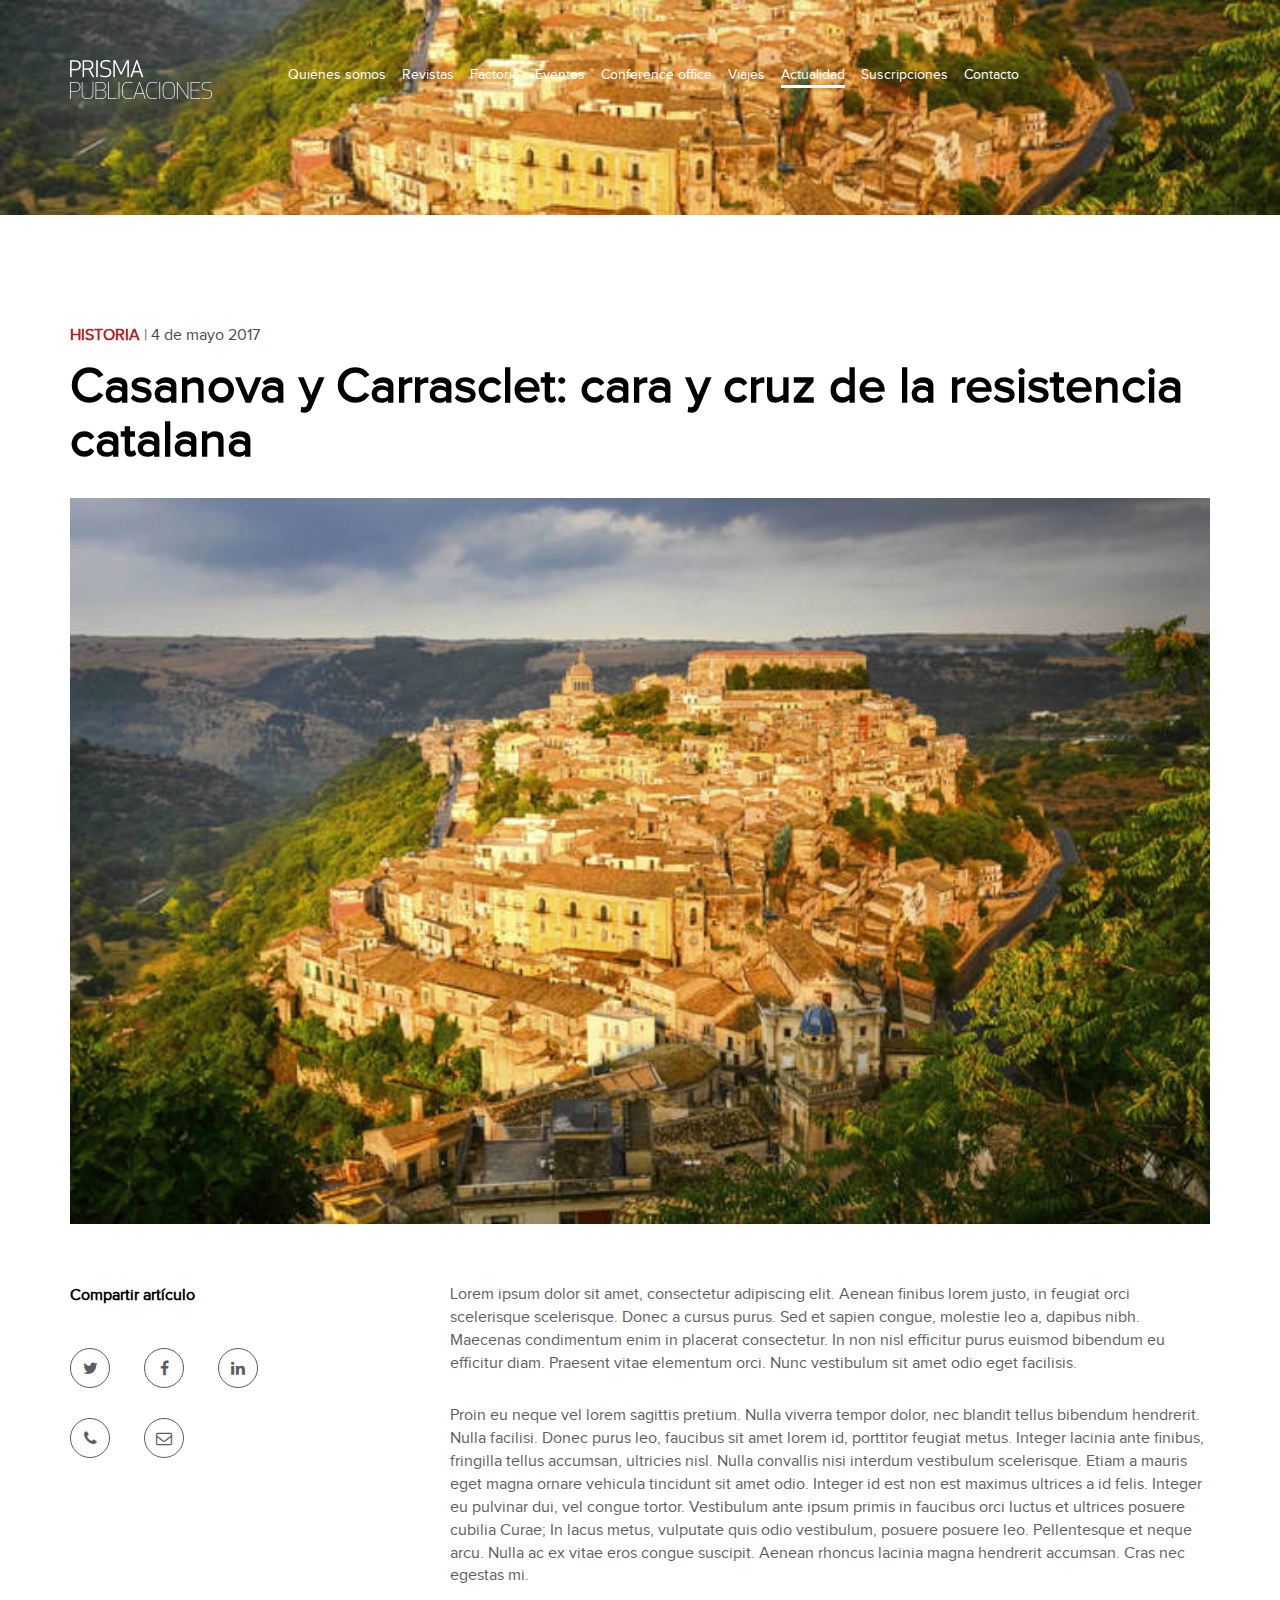
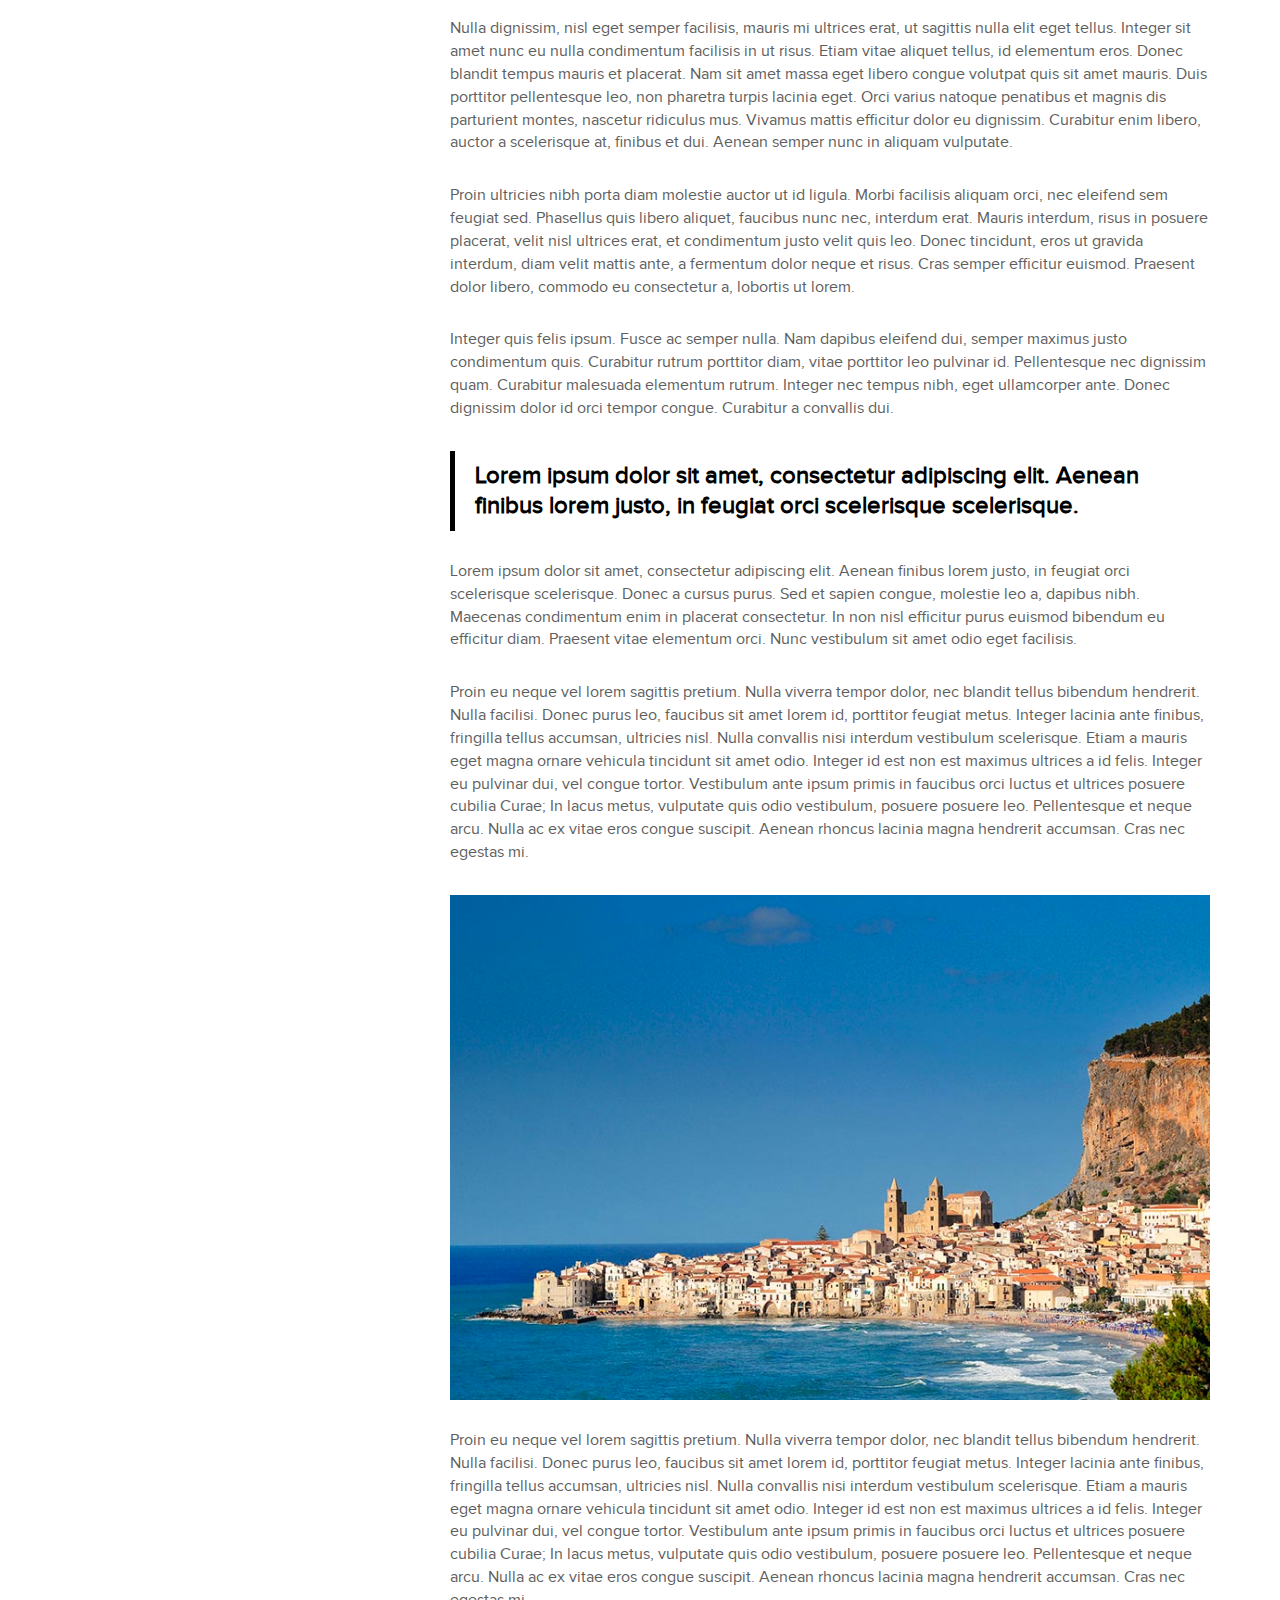
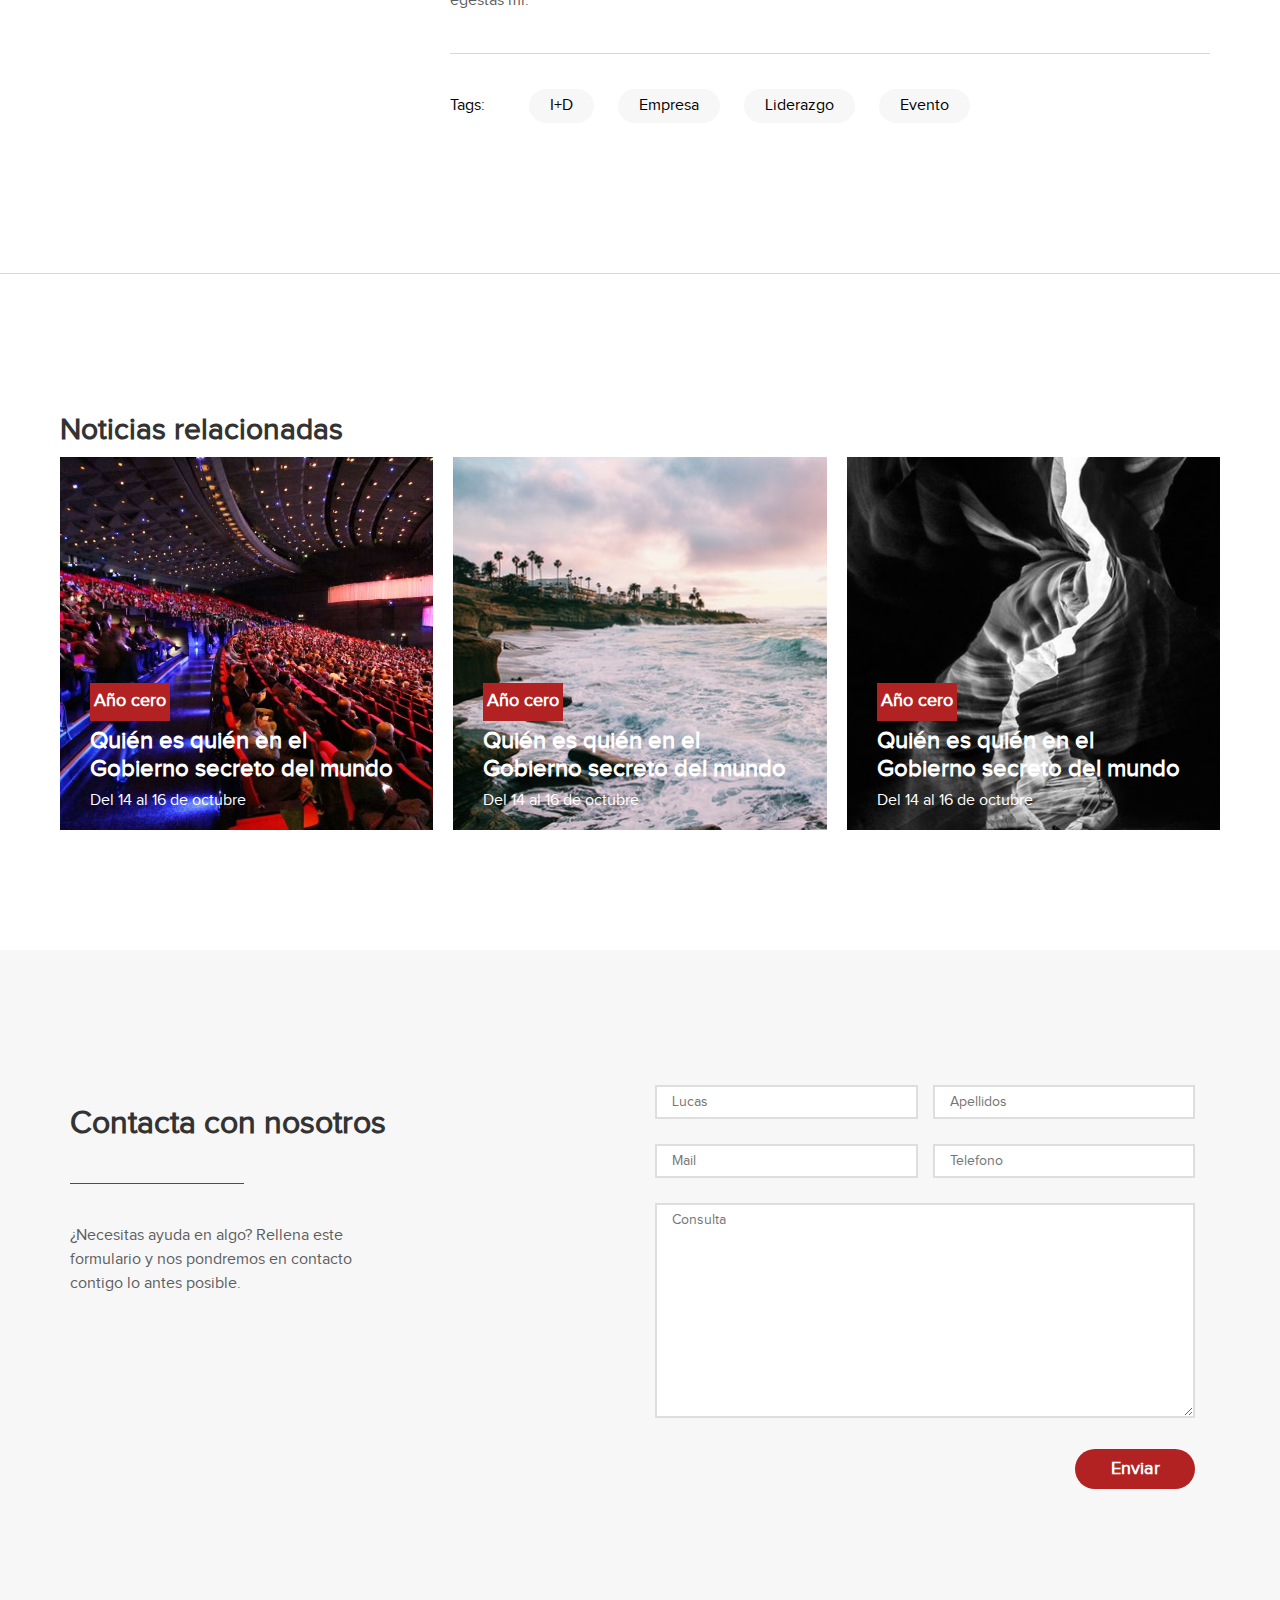
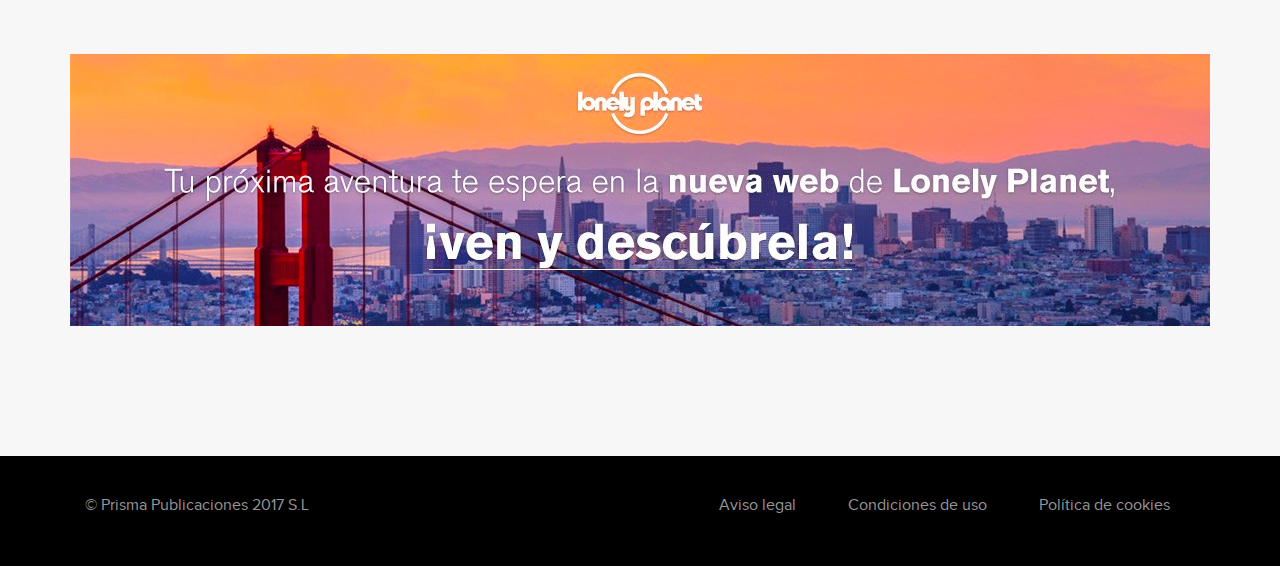
==== actualidad-interior.html @ 6f2acc1b "full page" ====
<!DOCTYPE html>

<html>
    <head>
        <meta charset="utf-8">
        <meta http-equiv="X-UA-Compatible" content="IE=edge">
        <meta name="viewport" content="width=device-width, initial-scale=1.0">
        <title>Actualidad Interior</title>
        <link rel="stylesheet" href="assets/css/font-awesome.css">
        <link rel="stylesheet" href="assets/css/bootstrap.css">
        <link rel="stylesheet" href="assets/css/bootstrap-theme.css">
        <link rel="stylesheet" href="assets/css/style.css">
        <link rel="stylesheet" href="assets/css/custom.css">
        <link rel="stylesheet" href="assets/css/responsive.css">
        <script src="assets/js/jquery-3.2.1.min.js"></script>
        <script src="assets/js/bootstrap.min.js"></script>
        <script src="assets/js/custom.js"></script>
    </head>
    <body>

        <!-- MAIN CONTENT -->
        <div id="main" class="actualidad-interior-single">
            <div class="header" style="background-image: url('assets/images/actualidad-interior-pic.png');">
                <div class="container">
                    <div class="row">
                        <div class="col-sm-12 col-md-2 brand">
                            <a href="index.html"><img src="assets/images/logo.png"></a>
                            <div class="navbar-header">
                                <button type="button" class="navbar-toggle collapsed" data-toggle="collapse" data-target="#main-menu"  aria-expanded="false">
                                    <span class="icon-bar"></span>
                                    <span class="icon-bar"></span>
                                    <span class="icon-bar"></span>
                                </button>
                            </div>
                            <div class="clear"></div>
                        </div>
                        <div class="col-sm-12 col-md-10 main-menu">
                            <div class="collapse navbar-collapse" id="main-menu">
                                <ul class="nav navbar-nav">
                                    <li><a href="quienes.html">Quiénes somos</a></li>
                                    <li><a href="revistas.html">Revistas</a></li>
                                    <li><a href="factoria.html">Factoría</a></li>
                                    <li><a href="eventos.html">Eventos</a></li>
                                    <li><a href="conference.html">Conference office</a></li>
                                    <li><a href="viajes.html">Viajes</a></li>
                                    <li class="active"><a href="actualidad.html">Actualidad</a></li>
                                    <li><a href="suscripciones.html">Suscripciones</a></li>
                                    <li><a href="contacto.html">Contacto</a></li>                           
                                </ul>
                            </div>
                        </div>
                    </div>
                </div>
            </div>

            <div class="wrap actualidad-temp">

                <!-- // Revistas Interior Content \\ -->
                <div class="interior-content">
                    <div class="container">

                        <div class="inter-meta">
                            <a href="#" class="inter-cat text-uppercase">HISTORIA</a> | <span class="date">4 de mayo 2017</span>
                        </div>

                        <div class="inter-title">
                            <h2>Casanova y Carrasclet: cara y cruz de la resistencia catalana</h2>
                        </div>

                        <div class="inter-thumb">
                            <img src="assets/images/actualidad-interior-pic.png" class="img-responsive" />
                        </div>

                        <div class="inter-ct-left col-sm-4">
                            <div class="inter-about row">
                                <div class="inter-contact-info">
                                    <p class="text">Compartir artículo</p>
                                    <a href="#" target="_blank"><i class="fa fa-twitter" aria-hidden="true"></i></a>
                                    <a href="#" target="_blank"><i class="fa fa-facebook" aria-hidden="true"></i></a>
                                    <a href="#" target="_blank"><i class="fa fa-linkedin" aria-hidden="true"></i></a>
                                    <div class="clearfix"></div>
                                    <a href="#" target="_blank"><i class="fa fa-phone" aria-hidden="true"></i></a>
                                    <a href="#" target="_blank"><i class="fa fa-envelope-o" aria-hidden="true"></i></a>
                                </div>
                            </div>
                        </div>
                        <div class="inter-ct-right col-sm-8">
                            <div class="row">
                                <div class="inter-content">
                                    <p>Lorem ipsum dolor sit amet, consectetur adipiscing elit. Aenean finibus lorem justo, in feugiat orci scelerisque scelerisque. Donec a cursus purus. Sed et sapien congue, molestie leo a, dapibus nibh. Maecenas condimentum enim in placerat consectetur. In non nisl efficitur purus euismod bibendum eu efficitur diam. Praesent vitae elementum orci. Nunc vestibulum sit amet odio eget facilisis.</p>
                                    <p>Proin eu neque vel lorem sagittis pretium. Nulla viverra tempor dolor, nec blandit tellus bibendum hendrerit. Nulla facilisi. Donec purus leo, faucibus sit amet lorem id, porttitor feugiat metus. Integer lacinia ante finibus, fringilla tellus accumsan, ultricies nisl. Nulla convallis nisi interdum vestibulum scelerisque. Etiam a mauris eget magna ornare vehicula tincidunt sit amet odio. Integer id est non est maximus ultrices a id felis. Integer eu pulvinar dui, vel congue tortor. Vestibulum ante ipsum primis in faucibus orci luctus et ultrices posuere cubilia Curae; In lacus metus, vulputate quis odio vestibulum, posuere posuere leo. Pellentesque et neque arcu. Nulla ac ex vitae eros congue suscipit. Aenean rhoncus lacinia magna hendrerit accumsan. Cras nec egestas mi.<p>
                                    <p>Nulla dignissim, nisl eget semper facilisis, mauris mi ultrices erat, ut sagittis nulla elit eget tellus. Integer sit amet nunc eu nulla condimentum facilisis in ut risus. Etiam vitae aliquet tellus, id elementum eros. Donec blandit tempus mauris et placerat. Nam sit amet massa eget libero congue volutpat quis sit amet mauris. Duis porttitor pellentesque leo, non pharetra turpis lacinia eget. Orci varius natoque penatibus et magnis dis parturient montes, nascetur ridiculus mus. Vivamus mattis efficitur dolor eu dignissim. Curabitur enim libero, auctor a scelerisque at, finibus et dui. Aenean semper nunc in aliquam vulputate.</p>
                                    <p>Proin ultricies nibh porta diam molestie auctor ut id ligula. Morbi facilisis aliquam orci, nec eleifend sem feugiat sed. Phasellus quis libero aliquet, faucibus nunc nec, interdum erat. Mauris interdum, risus in posuere placerat, velit nisl ultrices erat, et condimentum justo velit quis leo. Donec tincidunt, eros ut gravida interdum, diam velit mattis ante, a fermentum dolor neque et risus. Cras semper efficitur euismod. Praesent dolor libero, commodo eu consectetur a, lobortis ut lorem.</p>
                                    <p>Integer quis felis ipsum. Fusce ac semper nulla. Nam dapibus eleifend dui, semper maximus justo condimentum quis. Curabitur rutrum porttitor diam, vitae porttitor leo pulvinar id. Pellentesque nec dignissim quam. Curabitur malesuada elementum rutrum. Integer nec tempus nibh, eget ullamcorper ante. Donec dignissim dolor id orci tempor congue. Curabitur a convallis dui.</p>
                                    <blockquote>Lorem ipsum dolor sit amet, consectetur adipiscing elit. Aenean finibus lorem justo, in feugiat orci scelerisque scelerisque.</blockquote>
                                    <p>Lorem ipsum dolor sit amet, consectetur adipiscing elit. Aenean finibus lorem justo, in feugiat orci scelerisque scelerisque. Donec a cursus purus. Sed et sapien congue, molestie leo a, dapibus nibh. Maecenas condimentum enim in placerat consectetur. In non nisl efficitur purus euismod bibendum eu efficitur diam. Praesent vitae elementum orci. Nunc vestibulum sit amet odio eget facilisis.</p>
                                    <p>Proin eu neque vel lorem sagittis pretium. Nulla viverra tempor dolor, nec blandit tellus bibendum hendrerit. Nulla facilisi. Donec purus leo, faucibus sit amet lorem id, porttitor feugiat metus. Integer lacinia ante finibus, fringilla tellus accumsan, ultricies nisl. Nulla convallis nisi interdum vestibulum scelerisque. Etiam a mauris eget magna ornare vehicula tincidunt sit amet odio. Integer id est non est maximus ultrices a id felis. Integer eu pulvinar dui, vel congue tortor. Vestibulum ante ipsum primis in faucibus orci luctus et ultrices posuere cubilia Curae; In lacus metus, vulputate quis odio vestibulum, posuere posuere leo. Pellentesque et neque arcu. Nulla ac ex vitae eros congue suscipit. Aenean rhoncus lacinia magna hendrerit accumsan. Cras nec egestas mi.</p>
                                    <img src="assets/images/actualidad-interior-pic-02.png" class="img-responsive" />
                                    <p>Proin eu neque vel lorem sagittis pretium. Nulla viverra tempor dolor, nec blandit tellus bibendum hendrerit. Nulla facilisi. Donec purus leo, faucibus sit amet lorem id, porttitor feugiat metus. Integer lacinia ante finibus, fringilla tellus accumsan, ultricies nisl. Nulla convallis nisi interdum vestibulum scelerisque. Etiam a mauris eget magna ornare vehicula tincidunt sit amet odio. Integer id est non est maximus ultrices a id felis. Integer eu pulvinar dui, vel congue tortor. Vestibulum ante ipsum primis in faucibus orci luctus et ultrices posuere cubilia Curae; In lacus metus, vulputate quis odio vestibulum, posuere posuere leo. Pellentesque et neque arcu. Nulla ac ex vitae eros congue suscipit. Aenean rhoncus lacinia magna hendrerit accumsan. Cras nec egestas mi.</p>
                                </div>
                                <div class="inter-tab">
                                    <span>Tags: </span>
                                    <a href="#" class="btn-round">I+D</a>
                                    <a href="#" class="btn-round">Empresa</a>
                                    <a href="#" class="btn-round">Liderazgo</a>
                                    <a href="#" class="btn-round">Evento</a>
                                </div>
                            </div>
                        </div>

                    </div>
                </div>
                <!-- // Revistas Interior Content \\ -->

                <div class="container actualidad post-new-section">
                    <div class="post-lists row">
                        <h2>Noticias relacionadas</h2>
                        <div class="row row-post">
                            <div class="post-item col-sm-4 col-xs-12">
                                <div class="post-bg imgResize-1-1" style="background-image: url('assets/images/home-new-03.png');">
                                    <div class="post-entry">
                                        <a href="#" class="p-cat">Año cero</a>
                                        <a href="#" class="p-title">Quién es quién en el Gobierno secreto del mundo</a>
                                        <p class="p-date">Del 14 al 16 de octubre</p>
                                    </div>
                                </div>
                            </div>
                            <div class="post-item col-sm-4 col-xs-12">
                                <div class="post-bg imgResize-1-1" style="background-image: url('assets/images/home-new-04.png');">
                                    <div class="post-entry">
                                        <a href="#" class="p-cat">Año cero</a>
                                        <a href="#" class="p-title">Quién es quién en el Gobierno secreto del mundo</a>
                                        <p class="p-date">Del 14 al 16 de octubre</p>
                                    </div>
                                </div>
                            </div>
                            <div class="post-item col-sm-4 col-xs-12">
                                <div class="post-bg imgResize-1-1" style="background-image: url('assets/images/home-new-05.png');">
                                    <div class="post-entry">
                                        <a href="#" class="p-cat">Año cero</a>
                                        <a href="#" class="p-title">Quién es quién en el Gobierno secreto del mundo</a>
                                        <p class="p-date">Del 14 al 16 de octubre</p>
                                    </div>
                                </div>
                            </div>
                        </div>
                    </div>
                </div>

            </div>
        </div>

        <div class="footer">
            <div class="container">
                <div class="row">
                    <div class="col-md-6 footer-content">
                        <h1>Contacta con nosotros</h1>
                        <p>¿Necesitas ayuda en algo? Rellena este formulario y nos pondremos en contacto contigo lo antes posible.</p>
                    </div>
                    <div class="col-md-6 footer-form">
                        <form>
                            <div class="row">
                                <div class="col-xs-12 col-md-6">
                                    <input type="text" placeholder="Lucas" value="">
                                </div>
                                <div class="col-xs-12 col-md-6">
                                    <input type="text" placeholder="Apellidos" value="">
                                </div>
                                <div class="col-xs-12 col-md-6">
                                    <input type="text" placeholder="Mail" value="">
                                </div>
                                <div class="col-xs-12 col-md-6">
                                    <input type="text" placeholder="Telefono" value="">
                                </div>
                                <div class="col-xs-12">
                                    <textarea placeholder="Consulta"></textarea>
                                </div>
                                <input type="submit" value="Enviar" />
                            </div>
                        </form>
                    </div>
                    <div class="col-xs-12 ads">
                        <img src="assets/images/footer-ads.png">
                    </div>
                </div>
            </div>
            <div class="container-fluid footer-text">
                <div class="container">
                    <div>
                        <div class="col-md-6 col-md-push-6 footer-link">
                            <ul>
                                <li><a href="#">Aviso legal</a></li>       
                                <li><a href="#">Condiciones de uso</a></li>   
                                <li><a href="#">Política de cookies</a></li>
                            </ul>
                        </div>
                        <div class="col-md-6 col-md-pull-6 copyright">
                            <p>© Prisma Publicaciones 2017 S.L </p>
                        </div>
                    </div>
                </div>
            </div>
        </div>
    </body>
</html>
---- assets/css/style.css ----
@font-face {
    font-family: 'proxima_novaregular';
    src: url('../fonts/ProximaNova/proximanova-regular-webfont.eot');
    src: url('../fonts/ProximaNova/proximanova-regular-webfont.eot?#iefix') format('embedded-opentype'),
         url('../fonts/ProximaNova/proximanova-regular-webfont.woff2') format('woff2'),
         url('../fonts/ProximaNova/proximanova-regular-webfont.woff') format('woff'),
         url('../fonts/ProximaNova/proximanova-regular-webfont.ttf') format('truetype'),
         url('../fonts/ProximaNova/proximanova-regular-webfont.svg#proxima_novaregular') format('svg');
    font-weight: normal;
    font-style: normal;
}

body {
    font-family: "proxima_novaregular"; 
}
.clear {
    clear: both;
}


/*** HEADER ***/
.header {
    height: 580px;
    padding-top: 60px;
}
.header.header-home {
    height: 705px;
}

.header.interior {
    height: 350px;
}

.header .brand a {
    float: left;
}
.header .navbar-header {
    float: right;
    margin-top: -10px;
}
.header .navbar-nav li {
    font-size: 15px;
    line-height: 19px;
}

.header .navbar-nav li a {
    text-shadow: none;
    margin: 5px 15px;
    padding: 0;
    color: #FFFFFF;
}

.navbar-toggle .icon-bar {
    display: block;
    width: 35px;
    height: 2px;
    border-radius: 1px;
    background: #fff;
}

.navbar-toggle .icon-bar:nth-child(2) {
    width: 30px;
} 

.navbar-toggle .icon-bar + .icon-bar {
    margin-top: 10px;
}

.header .navbar-nav li a:hover, .header .navbar-nav li.active a {
    background: none;
    border-bottom: 3px solid #ffffff;
}
.header .page-title h1 {
    color: #FFFFFF; 
    font-size: 50px;    
    font-weight: bold;  
    line-height: 84px;
    margin-top: 200px;
}

.main-contain {
    margin-bottom: 200px;
    background: #fff;
}
.page-intro {
    margin-top: -170px;
    background: #fff;
    padding-top: 80px;
}

.page-body .section-content h2 {
    color: #000000; 
    font-size: 32px;    
    font-weight: bold;  
    line-height: 38px;
}

.page-body .section-content {
    width: 400px;
    padding-top: 160px;
    margin-left: 100px;
}

.page-body .section-content.section-left {
    float: right;
    margin-right: 100px;
}

.page-body .section-content h2:after {
    display: block;
    content:"";
    width: 175px;
    height: 2px;
    background: #B22222;
    margin: 30px 0;
}

.page-body .section-content p {
    color: #5D5D5D; 
    font-size: 16px;    
    line-height: 24px;
}

.page-body .section-content a {
    height: 40px;   
    width: 125px;   
    border-radius: 20px;    
    background-color: #B22222;
    display: block;
    text-align: center;
    color: #FFFFFF; 
    font-size: 18px;    
    font-weight: bold;  
    line-height: 22px;
    padding: 10px;
    margin-top: 40px;
}

.hightline {
    color: #000000; 
    font-size: 22px;    
    font-weight: bold;  
    line-height: 30px;
}

.hightline:after {
    display: block;
    content: "";
    width: 270px;
    height: 2px;
    background: #B22222;
    margin-top: 40px;
}

.plan {
    color: #5D5D5D; 
    font-size: 16px;    
    line-height: 24px;
}


.color-block {
    background-color: #F7F7F7;
}
.post-lists > h2 {
    font-weight: 700;
}
/*** QUIENES PAGE ***/

.quienes-temp .page-body .section-image img{
    height: 600px;
    width: 100%;
}

.quienes-temp .somos > .row {
    background-color: #F7F7F7;
}

.quienes-temp .somos h1 {
    margin-bottom: 40px;
    margin-top: 100px;
}

.somos .somos-item {
    margin-bottom: 20px;
}

.somos .somos-item img {
    width: 280px;
    height: 280px;
    object-fit: cover;
    display: block;
    margin: 0 auto;
}

.somos .somos-item .item-content {
    width: 95%;
    background: #fff;
    margin-top: -50px;
    position: relative;
    z-index: 1;
    padding: 15px 20px;
    text-align: left;
}
.somos .somos-item .item-name {
    font-size: 18px;    
    font-weight: bold;  
    line-height: 32px;
}

.somos .somos-item .item-name:after {
    display: block;
    content: "";
    width: 50px;
    height: 2px;
    background: #B22222;
    margin: 15px 0;
}

.quienes-temp .contact {
    padding-bottom: 120px;
}

.quienes-temp .contact h1 {
    margin-bottom: 40px;
    margin-top: 100px;
}

.quienes-temp .contact #map iframe {
    width: 100% !important;
    height: 490px !important;
    object-fit: over;
}

.quienes-temp .contact .contact-content {
    width: 350px;
    margin-top: 40px;
    font-size: 22px;    
    line-height: 26px;
}

.quienes-temp .contact .contact-content i {
    font-size: 27px;
    width: 22px;
    height: 28px;
    color: #B22222;
    position: absolute;
    left: 22px;
}

.quienes-temp .contact .contact-content p {
    margin-left: 28px;
}


/*** REVISTAS PAGE ***/
.revistas-temp .section-item {
    height: 530px;
}

.revistas-temp .page-body {
    padding-bottom: 120px;
}
.revistas-temp .section-image img {
    width: 70%;
    height: auto;
    -ms-transform: rotate(-6deg); /* IE 9 */
    -webkit-transform: rotate(-6deg); /* Safari 3-8 */
    transform: rotate(-6deg);
    float: right;
    margin-right: 100px;
    margin-top: -20px;
}
.revistas-temp .first .section-image img {
    margin-top: 65px;
}
.revistas-temp .color-block .section-item .section-image img {
    -ms-transform: rotate(6deg); /* IE 9 */
    -webkit-transform: rotate(6deg); /* Safari 3-8 */
    transform: rotate(6deg);
    float: left;
    margin-left: 100px;
    margin-top: -20px;
}
.revistas-temp .page-body .section-content {
    padding-top: 100px;
    margin-left: 80px;
}
.revistas-temp .page-body .section-content.section-left {
    margin-right: 30px;
}

/*** FACTORIA *****/
.factoria-temp .plan p {
    margin-bottom: 45px;
}

.factoria-temp .plan h3 {
    color: #000000; 
    font-size: 16px;    
    font-weight: bold;  
    line-height: 24px;
}

.factoria-temp .page-content {
    background-color: #F7F7F7;
    padding-bottom: 50px;
    margin-top: 50px;
}

.factoria-temp .page-content .page-body h2 {
    color: #000000; 
    font-size: 32px;    
    font-weight: bold;  
    line-height: 38px;
    width: 500px;
}

.main-contain .logo-item > div {
    margin-bottom: 30px;
}

.main-contain .logo-item div div {
    background: #fff;
    height: 100%;
    text-align: center;
}

.helper {
    display: inline-block;
    height: 100%;
    vertical-align: middle;
}
.main-contain .logo-item img {
    width: 70%;
    vertical-align: middle;
}

.factoria-temp .actualidad {
    padding-top: 50px;
}

.factoria-temp .actualidad h2 {
    margin: 0 0 20px 10px;
}

.factoria-content h1 {
    color: #000000; 
    font-size: 32px;    
    font-weight: bold;  
    line-height: 38px;
}

.factoria-content p {
    margin: 30px 0;
    color: #5D5D5D; 
    font-size: 16px;    
    line-height: 24px;
}

.factoria-content p span {
    display: block;
    color: #000000;
    font-size: 16px;    
    font-weight: bold;  
    line-height: 24px;
    padding-bottom: 10px;
}
.factoria-content ul li {
    color: #5D5D5D; 
    font-size: 16px;    
    line-height: 24px;
}
.factoria-content img {
    width: 100%;
}
.factoria-temp .post-new-section {
    padding-bottom: 0;
}

/*** OFFICE PAGE ***/
.somos-content {
    margin-top: 100px;
    padding-bottom: 100px;
    background: #F7F7F7;
}
.somos-content .form-group {
    position: relative;
}
.somos-content .form-group i {
    font-size: 20px;
    position: absolute;
    top: 7px;
    right: 10px;
}
.somos-content .somos-ports {
    padding-top: 95px;
}
.somos-content .somos-filter {
    margin: 0 15px;
    color: #000000;    
    margin-bottom: 50px;
}
.somos-content .somos-filter label {
    font-size: 16px;
    font-weight: bold;
    margin: 0;
}
.somos-content .somos-filter select.form-control, .somos-content .somos-filter input {
    margin-left: 25px;
    border-radius: 0;
    font-size: 16px;
    min-width: 237px;
}
.somos-content .somos-filter select.form-control.first {
    min-width: 100px;
}
.somos-content .somos-filter .btn-round {
    margin: 0 0 0 55px;
    background-color: transparent;
    color: #5d5d5d;
    border-color: #5d5d5d;
    padding: 6px 10px;
}
.somos-content .somos-filter .btn-round:hover {
    background-color: #b22222;
    border-color: #b22222;
    color: #fff;
}
.somos-content .somos-ports .col-sm-4 {
    padding:0 10px 20px;
}
.somos-content .somos-ports .post-ctn {
    background-color: #fff;
    border: 1px solid #dedede;
    height: 100%;
}
.somos-content .somos-ports .post-ctn img {
    height: 200px;
    width: 100%;
}
.somos-content .somos-ports .post-ctn .eve-txt {
    position: relative;
    padding: 25px;
}
.somos-content .somos-ports .post-ctn .eve-cat {
    margin: 0;
    width: auto;
    background-color: #b22222;
    color: #fff;
    font-weight: 700;
    display: inline-block;
    padding: 7px;
    position: absolute;
    top: -20px;
    left: 25px;
    line-height: 19px;
}
.somos-content .somos-ports .post-ctn .eve-cat i {
    padding-right: 5px;
    font-size: 20px;
}
.somos-content .somos-ports .post-ctn .eve-title {
    font-size: 22px;
    font-weight: 700;
    color: #000;
    line-height: 28px;
    margin: 15px 0 30px;
}
.somos-content .somos-ports .post-ctn .eve-date {
    color: #a0111a;
    font-size: 16px;
    line-height: 19px;
}
.somos-content .somos-ports .post-ctn .eve-date i {
    padding-right: 10px;
}
.somos-content .somos-ports .btn-load-more-ajax {
    padding-top: 75px; 
}
.somos-content .somos-ports .btn-load-more-ajax {
    text-align: center;
}
.office-temp .eventos-content {
    padding-bottom: 0;
}
.office-temp hr {
    margin: 50px 0;
}
.office-temp .post-new-section {
    padding-top: 0;
    padding-bottom: 0;
}
.office-temp .post-item {
    padding-top: 70px;
}
.office-info img {
    width: 100%;
}
.office-info h3 {
    color: #000000; 
    font-size: 16px;    
    font-weight: bold;  
    line-height: 24px;
}
.office-info a {
    color: #4B4B4B; 
    font-size: 16px;    
    line-height: 24px;  
    text-align: center;
    padding: 5px 7px;
    border: 1px solid #5D5D5D;
    border-radius: 25px;
    display: inline-block;
    margin-right: 15px;
    margin-bottom: 15px;
}
.office-info a:hover {
    background-color: #B22222;
    text-decoration: none;
    color: #FFFFFF;
}
.office-content > h1 {
    color: #000000; 
    font-size: 32px;    
    font-weight: bold;  
    line-height: 38px;
}
.office-content > h2 {
    color: #000000; 
    font-size: 20px;    
    line-height: 24px;
}
.office-content > h3 {
    color: #FFFFFF; 
    font-size: 16px;    
    font-weight: bold;  
    line-height: 19px;  
    text-align: center;
    padding: 5px 7px;
    border-radius: 20px;    
    background-color: #B22222;
    display: block;
    width: 200px;
    margin-bottom: 30px;
}
.office-content p {
    color: #5D5D5D; 
    font-size: 16px;    
    line-height: 24px;
}
.office-content i {
    font-size: 30px;
    width: 50px;
    height: 50px;
    text-align: center;
    padding-top: 10px;
    border: 1px solid #5D5D5D;
    border-radius: 50%;
    color: #5D5D5D;
    margin-right: 15px;
}
.office-content i:hover {
    background-color: #B22222;
    border: 1px solid #B22222;
    color: #fff;
}
.somos.color-block {
    margin-top: 50px;
    padding-top: 70px;
    padding-bottom: 50px;
}
.somos.color-block h1 {
    margin-bottom: 50px;
}

/*** Viajes y rutas ***/
.viajes-temp .page-intro h1 {
    color: #000000; 
    font-size: 50px;    
    font-weight: bold;  
    line-height: 54px;
}
.viajes-info img {
    width: 100%;
}
.viajes-content .programa-section {
    margin-top: 80px;
    padding-bottom: 0;
}
.viajes-content .flex-center-colum.tab-parent {
    justify-content: left;
    border-bottom: 2px solid #979797;
    margin-bottom: 50px;
}
.viajes-content .programa-section .tab-parent a {
    color: #979797;
}
.viajes-content .programa-section .tab-parent .active, .viajes-content .programa-section .tab-parent li a:focus {
    background: none;
    border-bottom: 2px solid #B22222;
}
.viajes-content .programa-section .tab-parent .active a{
    color: #000000;
}
.viajes-content .tab-content p {
    color: #5D5D5D; 
    font-size: 16px;    
    line-height: 24px;
}
.viajes-content .somos .somos-item img {
    width: 100%;
    height: 145px;
}
.viajes-content .somos .somos-item .item-content {
    width: 100%;
    margin-top: 0;
    padding: 10px 5px;
}
.viajes-content .somos .somos-item .item-name {
    line-height: 18px;
}
.viajes-info .viajes-event-info {
    background-color: #F7F7F7;
    padding: 20px;
}
.viajes-info .viajes-event-info p {
    margin-top: 25px;
}
.viajes-info .viajes-event-info p:first-child span {
    color: #000000; 
    font-size: 16px;    
    line-height: 19px;
    display: inline-block;
    float: left;
    padding-top: 7px;
    border-bottom: 2px solid #979797;
    padding-bottom: 30px;
}
.viajes-info .viajes-event-info p span {
    width: 165px;
}
.viajes-info .viajes-event-info p i {
    font-size: 28px;
    color: #B22222;
    width: 30px;
    float: left;
    display: inline-block;
    height: 70px;
}
.viajes-info .viajes-event-info .btn-load-more-ajax {
    text-align: center;
}
.viajes-content .programa-section.tab-child li a {
    color: #858585; 
    font-size: 20px;    
    font-weight: bold;  
    line-height: 30px;
}
.viajes-content .programa-section.tab-child .nav .active, .viajes-content .programa-section.tab-child .nav li a:focus {
    background-color: #B22222;
}
.viajes-content .programa-section.tab-child .nav .active a, .viajes-content .programa-section.tab-child .nav li a:focus {
    color: #fff;
}
.viajes-content .tab-child .timeline {
    margin-top: 50px;
}
.viajes-content .tab-child .timeline::after {
    width: 3px;
    left: 30%;
    top: 110px;
    bottom: 100px;
}
.viajes-content .tab-child .timeline .col-timeline.right {
    left: 30%;
    width: 70%;
}
.viajes-content .tab-child .timeline .col-timeline.right > span {
    position: absolute;
    left: -150px;
    top: 110px;
    color: #000000; 
    font-size: 20px;    
    font-weight: bold;  
    line-height: 30px;
}
.viajes-content .tab-child .right span i {
    color: #B22222;
    margin-right: 10px;
}
.viajes-content .tab-child .right::before {
    top: 140px;
}
.viajes-content .tab-child .col-timeline::after {
    background-color: #B22222;
    border: 8px solid #FFF;
    top: 110px;
}
.viajes-content .tab-child .col-timeline.right .content > span {
    display: none;
}
.viajes-content .programa-section .nav.tab-parent li a {
    padding: 0;
}
.viajes-content .programa-section .nav.tab-parent li {
    margin-right: 30px;
}
.viajes-content .programa-section .nav.tab-parent a:hover, .viajes-content .programa-section .nav.tab-parent a:focus {
    background: none;
}
.viajes-content .somos {
    padding-left: -15px;
    padding-right: -15px;
    margin-top: 40px;
}
/*** FOOTER ***/
.footer {
    padding-top: 135px;
    background-color: #F7F7F7;
}

.home-temp .footer {
    margin-top: 0;
}

.footer-content h1 {
    font-size: 32px;    
    font-weight: bold;  
    line-height: 38px;
}

.footer-content h1:after {
    content: "";
    display: block;
    margin: 40px 0;
    height: 1px;    
    width: 174px;   
    background: #B22222;
}

.footer-content p {
    width: 330px;
    color: #5D5D5D;   
    font-size: 16px;    
    line-height: 24px;
}

.footer-form div div:nth-child(2n) {
    padding-left: 0;
    padding-right: 30px;
}

.footer-form div div:nth-child(5) {
    padding-right: 30px;
}

.footer-form input {
    width: 100%;
    padding: 5px 15px;
    margin-bottom: 25px;
    border: 2px solid #DEDEDE;
}

.footer-form textarea {
    width: 100%;
    padding: 5px 15px;
    margin-bottom: 25px;
    height: 215px;
    border: 2px solid #DEDEDE;
}

.footer-form input:focus, .footer-form textarea:focus {
    outline: none !important;
    border: 2px solid #B22222;
}

.footer-form input[type="submit"] {
    height: 40px;   
    width: 120px;   
    border-radius: 20px;    
    background-color: #B22222;
    color: #FFFFFF;     
    font-size: 18px;    
    font-weight: bold;  
    line-height: 22px;  
    text-align: center;
    border: none;
    float: right;
    margin-right: 30px;
}

.footer .ads {
    margin-top: 140px;
    margin-bottom: 130px;
}

.footer .ads img {
    width: 100%;
    height: auto;
}

.footer-text {
    background-color: #000000;
    padding: 40px 0;
}

.footer-text .copyright {
    color: #979797;   
    font-size: 16px;    
    line-height: 19px;
}

.footer-link ul li {
    display: inline-block;
    list-style-type: none;
}

.footer-link ul li a {
    color: #979797; 
    font-size: 16px;    
    line-height: 19px;
    padding: 0 24px;
}
---- assets/css/custom.css ----
/* = Reset
----------------------------------------------- */
a {
    -webkit-transition: ease 0.4s all;
    -moz-transition: ease 0.4s all;
    -ms-transition: ease 0.4s all;
    -o-transition: ease 0.4s all;
    transition: ease 0.4s all;
}
a:hover {
    text-decoration: none;
}

/* = Mixins
----------------------------------------------- */
.btn-round {
    color: #fff;
    font-size: 16px;
    line-height: 20px;
    padding: 10px 15px;
    border: 1px solid #fff;
    border-radius: 25px;
    display: inline-block;
    margin-bottom: 10px;
    -webkit-transition: ease 0.4s all;
    -moz-transition: ease 0.4s all;
    -ms-transition: ease 0.4s all;
    -o-transition: ease 0.4s all;
    transition: ease 0.4s all;
}
.btn-round i {
    padding-left: 10px;
}
.btn-round:hover {
    background-color: #fff;
    color: #000;
    text-decoration: none;
}
.btn-round.red {
    background-color: #b22222;
    border-color: #b22222;
    color: #fff;
}
.btn-round.red:hover {
    opacity: 0.8
}

.flex-center-colum {
    display: -webkit-box;
    display: -webkit-flex;
    display: -ms-flexbox;
    display: flex;
    align-items: center;
    justify-content: center;
}
.flex-left-center-colum {
    display: -webkit-box;
    display: -webkit-flex;
    display: -ms-flexbox;
    display: flex;
    align-items: center;
}
.flex-right-center-colum {
    display: -webkit-box;
    display: -webkit-flex;
    display: -ms-flexbox;
    display: flex;
    align-items: center;
    justify-content: flex-end;
}
.flex-top-center-colum {
    display: -webkit-box;
    display: -webkit-flex;
    display: -ms-flexbox;
    display: flex;
    align-items: flex-start;
    justify-content: center;
}
.flex-wrap-center-colum {
    display: -webkit-box;
    display: -webkit-flex;
    display: -ms-flexbox;
    display: flex;
    justify-content: center;
    flex-wrap: wrap;
}
.flex-container {
    display: -webkit-box;
    display: -webkit-flex;
    display: -ms-flexbox;
    -webkit-box-orient: horizontal;
    -webkit-box-direction: normal;
    -webkit-flex-flow: row wrap;
    -ms-flex-flow: row wrap;
    flex-flow: row wrap;
    -webkit-justify-content: space-around;
    -ms-flex-pack: distribute;
    justify-content: space-around;
}

/* = owlCarousel
----------------------------------------------- */
.journals-slider .owl-item,
.revistas-slider .owl-item {
    opacity: .6;
}
.journals-slider .owl-item .item-box,
.revistas-slider .owl-item .item-box {
    margin: 10px;
    padding: 2%;
}
.owl-item.center,
.owl-item.prevslide,
.owl-item.nextslide {
    display: block;
    max-width: 10% !important;
    max-height:20% !important;
    -webkit-transform: scale(1.08);
    -moz-transform: scale(1.08);
    -ms-transform: scale(1.08);
    -o-transform: scale(1.08);
    transform: scale(1.08);
    opacity: 1;
}
.owl-item .journals-img img {
    min-height: 270px;
}
.owl-item .journals-info {
    display: none;
    color: #fff;
}
.owl-item.center .journals-info,
.owl-item.prevslide .journals-info,
.owl-item.nextslide .journals-info {
    display: inline-block;
    width: 100%;
    margin-top: 40px;
    text-align: center;
}
.owl-item .journals-info .jo-name {
    font-size: 20px;
    font-weight: 700;
    margin: 0;
}
.owl-item .journals-info .jo-number {
    font-size: 45px;
    font-weight: 700;
}
.owl-item .journals-info .btn-round {
    color: #fff;
    font-size: 16px;
    line-height: 20px;
    padding: 10px 15px;
    border: 1px solid #fff;
    border-radius: 25px;
    display: inline-block;
    margin-bottom: 10px;
}
.owl-item .journals-info .btn-round i {
    padding-left: 10px;
}
.owl-item .journals-info .btn-round:hover {
    background-color: #fff;
    color: #000;
    text-decoration: none;
}
.journals-slider .owl-nav .owl-prev,
.journals-slider .owl-nav .owl-next {
    width: 26px;
    height: 26px;
    border-radius: 50%;
    background-color: transparent;
    border: 1px solid #fff;
    color: #fff;
    padding: 2px 0px 0px 1px;
}
.journals-slider .owl-nav {
    position: absolute;
    margin: 0;
    top: 30%;
    width: 100%
}
.journals-slider .owl-nav .owl-prev {
    position: absolute;
    left: 23%
}
.journals-slider .owl-nav .owl-next {
    position: absolute;
    right: 23%
}

/* = Home Page
----------------------------------------------- */
.header-home .container {
    position: relative;
    z-index: 99;
}
.slider-home {
    position: absolute;
    top: 0;
    z-index: 9;
}
.slider-home .owl-item {
    opacity: 1;
}
.slider-home .sld-ctn {
    display: flex;
    height: 705px;
}
.slider-home .sld-ctn .sld-info {
    position: absolute;
    bottom: 87px;
    color: #fff;
}
.slider-home .sld-ctn .sld-info h1 {
    font-size: 50px;
    font-weight: bold;
    padding: 0 0 24px 0;
    margin: 0 0 30px 0;
    position: relative;
}
.slider-home .sld-ctn .sld-info h1:after {
    position: absolute;
    content: "";
    left: 0;
    bottom: 0;
    height: 2px;
    width: 280px;
    background-color: #fff;
}
.slider-home .sld-ctn .sld-info p {
    font-size: 16px;
    margin: 0;
}
.slider-home .owl-nav {
    position: absolute;
    bottom: 26%;
    left: 15%;
    margin: 0;
    width: 42px;
}
.slider-home .owl-nav .owl-prev,
.slider-home .owl-nav .owl-next {
    width: 40px;
    height: 40px;
    border-radius: 50%;
    background-color: transparent;
    border: 1px solid #fff;
    color: #fff;
    padding: 2px 0px 0px 1px;
    margin: 10px 0;
}
.slider-home .owl-nav .btn-nav {
    display: flex;
    height: 100%;
    align-items: center;
    justify-content: center;
}
.slider-home .owl-nav .btn-nav i {
    font-size: 30px;
    line-height: 0.6;
    margin-top: -3px;
}

.post-new-section {
    padding-top: 13rem;
    padding-bottom: 11rem;
}
.post-new-section h3.title {
    font-size: 32px;
    font-weight: 700;
    color: #000000;
    line-height: 54px;
    margin: 0 0 15px;
}
.post-new-section .post-lists {
    margin-left: -10px;
    margin-right: -10px
}
.post-new-section .post-lists .post-item {
    padding-left: 10px;
    padding-right: 10px;
    margin-bottom: 20px;
}
.post-new-section .post-item .post-bg {
    position: relative;
    background-position: center;
    background-repeat: no-repeat;
    background-size: cover;
}
.post-new-section .post-item .post-bg .post-entry {
    position: absolute;
    padding: 20px 30px;
    bottom: 0;
}
.post-new-section .post-item .post-bg .post-entry .p-cat {
    background-color: #b22222;
    padding: 7px 4px 9px;
    font-weight: 700;
    font-size: 18px;
    line-height: 22px;
    color: #fff;
    display: inline-block;
    margin-bottom: 6px;
}
.post-new-section .post-item .post-bg .post-entry .p-cat:hover {
    background: #ea4335;
    text-decoration: none;
}
.post-new-section .post-item .post-bg .post-entry .p-title {
    color: #fff;
    font-size: 24px;
    font-weight: 700;
    line-height: 28px;
    margin-bottom: 8px;
    display: inline-block;
    width: 100%;
}
.post-new-section .post-item .post-bg .post-entry .p-title:hover {
    text-decoration: underline;
}
.post-new-section .post-item .post-bg .post-entry .p-date {
    color: #fff;
    font-size: 16px;
    line-height: 19px;
    margin: 0;
}

.journals-section {
    background-image: url('../images/journals-bg.png');
    background-position: center;
    background-repeat: no-repeat;
    background-size: cover;
    padding-top: 55px;
    padding-bottom: 55px;
}
.journals-section .title {
    color: #fff;
    font-size: 32px;
    font-weight: 700;
    line-height: 38px;
    margin: 0 0 55px;
}

/* = Revistas Interior Page
----------------------------------------------- */
.page-revistas-interior .header {
    height: auto;
}
.page-revistas-interior .revistas-slider {
    padding: 110px 0 50px;
}
.page-revistas-interior .footer {
    margin-top: 0;
}
.revistas-slider.owl-item {
    display: none;
}
.revistas-slider.owl-item.center .journals-info {
    display: flex;
    align-items: center;
    justify-content: center;

}
.revistas-slider .journals-info a {
    margin-bottom: 10px;
    display: inline-block;
    color: #fff;
}
.revistas-slider .journals-info a:hover {
    color: #337ab7
}
.revistas-slider .journals-info a .fa-stack {
    font-size: 15px;
}
.revistas-slider .journals-info a.btn-round {
    font-size: 12px;
    padding: 6px 10px;
    margin: 0;
    line-height: 1.2;
}

.revistas-slider .owl-nav {
    position: absolute;
    margin: 0;
    top: 48%;
    width: 100%
}
.revistas-slider .owl-nav .owl-prev,
.revistas-slider .owl-nav .owl-next {
    width: 26px;
    height: 26px;
    border-radius: 50%;
    background-color: transparent;
    border: 1px solid #fff;
    color: #fff;
    padding: 2px 0px 0px 1px;
}
.revistas-slider .owl-nav .owl-prev {
    position: absolute;
    left: 39%
}
.revistas-slider .owl-nav .owl-next {
    position: absolute;
    right: 39%
}

.interior-content {
    padding-top: 110px;
    padding-bottom: 140px;
    background-color: #fff;
    color: #5d5d5d;
    font-size: 16px;
}
.interior-content .inter-ct-left .inter-name {
    position: relative;
    color: #000000;
    font-size: 22px;
    font-weight: 700;
    line-height: 26px;
    padding-top: 15px;
    padding-bottom: 20px;
    margin-bottom: 10px;
}
.interior-content .inter-ct-left .inter-name:after {
    position: absolute;
    content: "";
    bottom: 0;
    left: 0;
    width: 80px;
    height: 2px;
    background-color: #b22222;
}
.interior-content .inter-ct-left .inter-position {
    font-size: 16px;
    line-height: 24px;
}
.interior-content .inter-ct-right .title {
    font-size: 50px;
    font-weight: 700;
    color: #000;
    line-height: 1;
    margin: 0;
}
.interior-content .inter-ct-right .sub-title {
    font-size: 22px;
    color: #000;
}
.interior-content .inter-ct-right .ctn p{
    font-size: 16px;
}
.interior-content .inter-ct-right .inter-content {
    margin-bottom: 20px;
}
.interior-content .inter-lists {
    margin-bottom: 60px;
}
.interior-content .inter-lists .lists-title {
    color: #000;
    font-weight: 700;
}
.interior-content .inter-lists a {
    color: #ac1c13;
    text-decoration: underline;
}
.interior-content .inter-lists a:hover {
    color: #337ab7;
}
.interior-content .inter-tab {
    padding-bottom: 35px;
    margin-bottom: 32px;
    border-bottom: 1px solid #979797
}
.interior-content .inter-tab .btn-round {
    color: #5d5d5d;
    font-weight: 700;
    border-color: #5d5d5d;
    margin-right: 20px;
}
.interior-content .inter-tab .btn-round.red {
    color: #fff;
}

.interior-content .inter-tab .btn-round:last-of-type {
    margin-right: 0;
}
.interior-content .inter-tab .btn-round:hover {
    background-color: #b22222;
    border-color: #b22222;
    color: #fff;
    opacity: 0.8
}
.interior-content .inter-files-attach .flie {
    display: inline-block;
    margin-right: 20px;
}
.interior-content .inter-files-attach .flie:last-of-type {
    margin: 0;
}
.interior-content .inter-files-attach .flie a {
    display: flex;
    align-items: center;
    color: #5d5d5d;
    font-weight: 700;
}
.interior-content .inter-files-attach .flie a:hover {
    color: #b22222
}
.interior-content .inter-files-attach .flie a:hover span {
    text-decoration: underline;
}
.interior-content .inter-files-attach .flie a i {
    font-size: 30px;
}
.interior-content .inter-files-attach .flie a span {
    margin: 0 0 0 15px;
}
.revistas-statistics {
    background-image: url('../images/revistas-statistics-bg.jpg');
    background-position: center;
    background-repeat: no-repeat;
    background-size: cover;
    padding-top: 130px;
}
.revistas-statistics .revi-statistics-box {
    color: #fff;
    margin-bottom: 120px;
}
.revistas-statistics .revi-statistics-box .title {
    display: inline-block;
    font-size: 20px;
    font-weight: bold;
    margin: 0;
    padding-top: 10px;
    border-top: 1px solid #fff;
    width: auto;
    min-width: 177px;
}
.revistas-statistics .revi-statistics-box .number {
    font-size: 55px;
    font-weight: bold;
    margin: 0;
}
.revistas-statistics .revi-statistics-box .small {
    font-size: 16px;
    margin: 0;
}

/* = Eventos Page
----------------------------------------------- */
.eventos-temp .page-content {
    background-color: #F7F7F7;
    margin-top: 50px;
}
.eventos-temp .plan p {
    margin-bottom: 45px;
}

.eventos-temp .plan h3 {
    color: #000000; 
    font-size: 16px;    
    font-weight: bold;  
    line-height: 24px;
}
.eventos-temp .page-content {
    background-color: #F7F7F7;
    padding-bottom: 50px;
    margin-top: 50px;
}
.eventos-temp .page-content .page-body h2 {
    color: #000000; 
    font-size: 32px;    
    font-weight: bold;  
    line-height: 38px;
    width: 500px;
}
.eventos-content {
    padding-top: 100px;
    padding-bottom: 100px;
}
.eventos-content .eventos-ports {
    padding-top: 95px;
}
.eventos-content .eventos-filter {
    margin: 0 15px;
    color: #000000;    
}
.eventos-content .eventos-filter label {
    font-size: 16px;
    font-weight: bold;
    margin: 0;
}
.eventos-content .eventos-filter select.form-control {
    margin-left: 25px;
    border-radius: 0;
    font-size: 16px;
    min-width: 237px;
}
.eventos-content .eventos-filter .btn-round {
    margin: 0 0 0 25px;
    background-color: transparent;
    color: #5d5d5d;
    border-color: #5d5d5d;
    padding: 6px 10px;
}
.eventos-content .eventos-filter .btn-round:hover {
    background-color: #b22222;
    border-color: #b22222;
    color: #fff;
}
.eventos-content .eventos-ports .col-sm-4 {
    padding:0 10px 20px;
}
.eventos-content .eventos-ports .post-ctn {
    background-color: #fff;
    border: 1px solid #dedede;
    height: 100%;
}
.eventos-content .eventos-ports .post-ctn img {
    height: 200px;
    width: 100%;
}
.eventos-content .eventos-ports .post-ctn .eve-txt {
    position: relative;
    padding: 25px;
}
.eventos-content .eventos-ports .post-ctn .eve-cat {
    margin: 0;
    width: auto;
    background-color: #b22222;
    color: #fff;
    font-weight: 700;
    display: inline-block;
    padding: 7px;
    position: absolute;
    top: -20px;
    left: 25px;
    line-height: 19px;
}
.eventos-content .eventos-ports .post-ctn .eve-cat:hover {
    background: #ea4335;
}
.eventos-content .eventos-ports .post-ctn .eve-cat i {
    padding-right: 5px;
    font-size: 20px;
}
.eventos-content .eventos-ports .post-ctn .eve-title {
    font-size: 22px;
    font-weight: 700;
    color: #000;
    line-height: 28px;
    margin: 15px 0 30px;
    display: inline-block;
}
.eventos-content .eventos-ports .post-ctn .eve-title:hover {
    color: #a0111a;
}
.eventos-content .eventos-ports .post-ctn .eve-date {
    color: #a0111a;
    font-size: 16px;
    line-height: 19px;
}
.eventos-content .eventos-ports .post-ctn .eve-date i {
    padding-right: 10px;
}
.eventos-content .eventos-ports .btn-load-more-ajax {
    padding-top: 75px; 
}
.eventos-temp .actualidad {
    padding-top: 50px;
}

.eventos-temp .actualidad h2 {
    margin: 0 0 20px 10px;
}

/* = Microsite Page
----------------------------------------------- */
header .nav-menu-main,
header .social-fa,
header .btn-menu .flex-center-colum {
    height: 100%;
    padding: 0;
    margin: 0;
}
header .logo img {
    width: 100%;
}
header a:hover {
    color: #0087EF;
}
header .nav-menu-main {
    list-style-type: none;
}
header .nav-menu-main li {
    margin: 0 15px 0 0;
}
header .nav-menu-main li a {
    font-size: 16px;
    color: #828282;
    font-weight: bold;
    line-height: 19px;
}
header .social-fa a {
    color: #979797;
    margin-left: 15px;
}
header .nav-menu-main li a:hover,
header .social-fa a:hover {
    color: #0087EF;
}
header .btn-menu {
    background-color: #0087EF;
    -webkit-transition: ease 0.4s all;
    -moz-transition: ease 0.4s all;
    -ms-transition: ease 0.4s all;
    -o-transition: ease 0.4s all;
    transition: ease 0.4s all;
    font-size: 20px;
    font-weight: bold;
    line-height: 24px;
    color: #fff;
}
header .btn-menu:hover {
    opacity: .8;
    color: #fff;
}
.microsite-evento-template .navbar-toggle {
    float: none;
    margin: 0;
    border: none;
}
.microsite-evento-template .navbar-toggle .icon-bar {
    background-color: #000;
}
header .sidenav .social-sp {
    position: absolute;
    width: 100%;
    bottom: 20px;
}
.sidenav {
    height: 100%;
    width: 0;
    position: fixed;
    z-index: 1;
    top: 0;
    left: 0;
    background-color: #0087ef;
    overflow-x: hidden;
    transition: 0.5s;
    padding-top: 60px;
    text-align:center;
}

.sidenav a {
    padding: 8px;
    text-decoration: none;
    font-size: 25px;
    color: #fff;
    display: block;
    transition: 0.3s;
}
.sidenav a:hover{
    color: #fff;
    text-decoration: underline;
}
.sidenav .closebtn {
    position: absolute;
    top: 0;
    right: 25px;
    font-size: 64px;
    line-height: 1
}
.sidenav .closebtn:hover {
    text-decoration: none;
}
@media screen and (max-height: 450px) {
    .sidenav {padding-top: 15px;}
    .sidenav a {font-size: 18px;}
}

/**** BANNER ****/
.banner {
    padding: 140px 0 100px;
    background-repeat: no-repeat;
    background-position: center;
    background-size: cover;
}
.banner img {
    margin-top: 40px;
}
.banner .banner-content .banner-text-1 {
    margin: 0 0 15px;
    color: #3B7ADB;
    font-size: 60px;
    font-weight: bold;
    line-height: 80px;
}
.banner .banner-content .banner-text-2 {
    color: #000;
    font-size: 32px;
    line-height: 38px;
    margin: 0;
}
.banner .banner-content .banner-box {
    margin: 83px 10px 0;
    background-color: #0087EF;
    color: #fff;
    font-size: 22px;
    line-height: 26px;
    text-align: left;
    padding: 20px;
}
.banner .banner-content .banner-box .banner-info {
    display: -webkit-box;
    display: -webkit-flex;
    display: -ms-flexbox;
    display: flex;
    margin-bottom: 15px;
}
.banner .banner-content .banner-box .banner-info:last-of-type {
    margin: 0;
}
.banner .banner-content .banner-box .banner-info i {
    margin-right: 10px;
    font-size: 30px;
}
.banner .banner-content .banner-box .banner-info span {
    display: -webkit-box;
    display: -webkit-flex;
    display: -ms-flexbox;
    display: flex;
    align-items: center;
}
/**** Programa ****/
.programa-section {
    padding-top: 85px;
    padding-bottom: 230px;
    color: #000;
}
.programa-section .page-title {
    font-size: 45px;
    font-weight: bold;
    line-height: 54px;
    margin: 0 0 20px;
}
.programa-section .nav {
    margin-bottom: 95px;
}
.programa-section .nav .active,
.programa-section .nav .active a:hover {
    background-color: #0087ef;
}
.programa-section .nav .active a:hover {
    background-color: #5face6;
}
.programa-section .nav .active a {
    color: #fff;
}
.programa-section .nav li a:focus {
    background-color: #0087ef;
}
.programa-section .nav li a{
    font-size: 22px;
    font-weight: bold;
    line-height: 30px;
}
/* The actual timeline (the vertical ruler) */
.timeline {
    position: relative;
    max-width: 1200px;
    margin: 0 auto;
}

/* The actual timeline (the vertical ruler) */
.timeline::after {
    content: '';
    position: absolute;
    width: 3px;
    background-color: #b9b9b9;
    top: 0;
    bottom: 0;
    left: 50%;
}

/* Container around content */
.timeline .col-timeline {
    padding: 10px 40px;
    position: relative;
    background-color: inherit;
    width: 50%;
}

/* The circles on the timeline */
.timeline .col-timeline::after {
    content: '';
    position: absolute;
    width: 24px;
    height: 24px;
    right: -14px;
    background-color: #0087EF;
    border: 6px solid #fff;
    top: 50%;
    border-radius: 50%;
    z-index: 1;
}

/* Place the container to the left */
.timeline .col-timeline.left {
    left: 0;
}

/* Place the container to the right */
.timeline .col-timeline.right {
    left: 50%;
}

/* Add arrows to the left container (pointing right) */
.timeline .col-timeline.left::before {
    content: " ";
    height: 0;
    position: absolute;
    top: 50%;
    width: 0;
    z-index: 1;
    right: 30px;
    border: medium solid #f7f7f7;
    border-width: 10px 0 10px 10px;
    border-color: transparent transparent transparent #f7f7f7;
}

/* Add arrows to the right container (pointing left) */
.timeline .col-timeline.right::before {
    content: " ";
    height: 0;
    position: absolute;
    top: 50%;
    width: 0;
    z-index: 1;
    left: 30px;
    border: medium solid #f7f7f7;
    border-width: 10px 10px 10px 0;
    border-color: transparent #f7f7f7 transparent transparent;
}

/* Fix the circle for containers on the right side */
.timeline .col-timeline.right::after {
    left: -11px;
}

/* The actual content */
.timeline .col-timeline .content {
    padding: 20px 30px;
    background-color: #f7f7f7;
    position: relative;
    border-radius: 6px;
}
.timeline .col-timeline .content i {
    margin: 6px 25px 0 0;
}
.timeline .col-timeline .content .ctn-right .time {
    color: #0D70EB;
    font-size: 22px;
    line-height: 30px;
    font-weight: 700;
    margin: 0;
}
.timeline .col-timeline .content .ctn-right .title {
    line-height: 24px;
    color: #404040;
    font-weight: 700;
    margin: 0 0 4px;
}
.timeline .col-timeline .content .ctn-right .txt {
    color: #5D5D5D;
    line-height: 24px;
    margin: 0;
}

/**** Ponentes ****/
.ponentes-section {
    padding: 90px 0;
    background-color: #0087ef;
}
.ponentes-section .title {
    color: #fff;
    font-size: 45px;
    font-weight: 700;
    line-height: 54px;
    margin: 0 0 55px;
}
.ponentes-section img {
    border-radius: 50%;
    margin-bottom: 40px
}
.ponentes-section .name {
    font-size: 22px;
    color: #fff;
    font-weight: 700;
    line-height: 26px;
}
.ponentes-section .txt {
    font-size: 16px;
    color: #fff;
    line-height: 24px;
    margin: 0;
}

/**** Noticias ****/
.noticias-section {
    padding: 110px 0 100px
}
.noticias-section h3.title {
    color: #010101;
    font-size: 45px;
    font-weight: 700;
    line-height: 54px;
    margin: 0 0 66px;
}
.noticias-section .noticias-item .noticias-bg {
    background-position: center;
    background-repeat: no-repeat;
    background-size: cover;
    margin-bottom: 25px;
}
.noticias-section .noticias-item .p-cat {
    background-color: #0087EF;
    color: #FFFFFF;
    font-size: 16px;
    line-height: 19px;
    padding: 2px 4px 4px 8px;
    display: inline-block;
    margin-bottom: 15px;
}
.noticias-section .noticias-item .p-title {
    color: #000000;
    font-size: 24px;
    font-weight: 700;
    line-height: 28px;
    display: inline-block;
    width: 100%;
}

/**** Evento Owl-Carousel ****/
.evento-owl {
    padding-top: 60px;
    padding-bottom: 110px;
    border-top: 1px solid #979797;
}
.evento-owl h3.title {
    color: #010101;
    font-size: 45px;
    font-weight: 700;
    line-height: 54px;
    margin: 0 0 60px;
}
.evento-owl .evento-owl-carousel .item {
    background-repeat: no-repeat;
    background-position: center;
    background-size: contain;
}

.microsite-evento-template .footer-content h1:after {
    background: #0087EF;
}
.microsite-evento-template .footer-form input:focus,
.microsite-evento-template .footer-form textarea:focus {
    border-color: #0087EF;
}
.microsite-evento-template .footer-form input[type="submit"] {
    background-color: #0087EF;
}

.microsite-evento-template header {
    border: 1px solid #B9B9B9;
}
.interior-content .inter-meta {
    margin-bottom: 12px;
}
.interior-content .inter-meta .inter-cat {
    color: #0D70EB;
    font-size: 16px;
    line-height: 19px;
    font-weight: 700;
}
.interior-content .inter-meta .date {
    color: #4B4B4B;
    font-size: 16px;
    line-height: 19px;
}
.interior-content .inter-title h2 {
    color: #000000;
    font-size: 50px;
    font-weight: 700;
    line-height: 54px;
    margin: 0 0 30px;
}
.interior-content .inter-thumb img {
    width: 100%;
    margin-bottom: 60px;
}
.inter-content p {
    margin-bottom: 30px;
}
.inter-content blockquote {
    color: #0D70EB;
    margin-bottom: 30px;
    border-color: #0D70EB;
    font-weight: 700;
    font-size: 24px;
    line-height: 30px;
}
.inter-content  img {
    margin: 0 auto 30px;
    display: inherit;
}
.interior-content .inter-tab {
    padding: 35px 0 0;
    margin: 40px 0 0;
    border-top: 1px solid #D8D8D8;
    border-bottom: 0;
    color: #000
}
.interior-content .inter-tab span {
    margin-right: 40px
}
.interior-content .inter-tab a.btn-round {
    color: #000;
    border: 0;
    padding: 6px 20px;
    background-color: #F7F7F7;
    border: 1px solid #F7F7F7;
    border-radius: 20px;
    font-weight: 400;
}
.interior-content .noticias-section {
    border-top: 1px solid #D8D8D8;
}

/* = Actualidad Page
----------------------------------------------- */
.actualidad-temp .eventos-content {
    padding-top: 95px;
    padding-bottom: 95px;
}
.actualidad-temp .post-new-section {
    padding-top: 66px;
    padding-bottom: 0;
}
.actualidad-temp .actualidad.post-new-section {
    padding-top: 120px;
    padding-bottom: 100px;
}
.post-new-section .row.row-post {
    margin-left: -10px;
    margin-right: -10px;
}
.actualidad-temp .eventos-content .btn-load-more-ajax {
    display: inherit;
    text-align: center;
    clear: both
}
.actualidad-temp .eventos-content .btn-load-more-ajax a {
    margin: 60px 0 0;
}
.actualidad-temp .interior-content .inter-meta .inter-cat {
    color: #B22222
}
.actualidad-temp .inter-content blockquote {
    color: #000;
    border-color: #000;
}
.actualidad-temp .interior-content {
    border-bottom: 1px solid #D8D8D8;
}
.interior-content .inter-contact-info .text {
    color: #000000;
    font-size: 16px;
    font-weight: 700;
    line-height: 24px;
    margin: 0 0 40px;
}
.interior-content .inter-contact-info a {
    width: 40px;
    height: 40px;
    display: flex;
    display: inline-block;
    margin: 0 30px 30px 0;
}
.interior-content .inter-contact-info a i {
    display: flex;
    width: 100%;
    height: 100%;
    color: #5D5D5D;
    align-items: center;
    justify-content: center;
    border-radius: 50%;
    border: 1px solid #5D5D5D;
}
.interior-content .inter-contact-info a:hover i {
    background-color: #b22222;
    color: #fff;
    border-color: #b22222;
}
.actualidad-interior-single .header {
    height: 215px;
    background-repeat: no-repeat;
    background-position: center;
    background-size: cover
}
---- assets/css/responsive.css ----
/*
Build responsive
Author: Ryan (Lynh) Nguyen
*/
@media screen and (min-width: 768px) {

}
@media screen and (min-width: 992px) {

}
@media screen and (min-width: 1024px) {

}

@media screen and (min-width: 1440px) {

}
@media screen and (min-width: 1920px) {

}

@media screen and (max-width: 1199px) {
    .revistas-slider .owl-nav .owl-prev {
        left: 34%;
    }
    .revistas-slider .owl-nav .owl-next {
        right: 34%;
    }
}
@media screen and (max-width: 1092px) {
    .office-temp h1, .office-temp h2 {
        padding: 0 15px;
    }
}

@media screen and (max-width: 1023px) {
    .somos-content .somos-filter select.form-control, .somos-content .somos-filter input {
        min-width: 150px;
        margin-left: 10px;
    }
    .somos-content .somos-filter .btn-round {
        margin-top: 10px;
        margin-left: 0;
    }

}
@media screen and (min-width: 1024px) and (max-width: 1366px) {
    .somos-content .somos-filter select.form-control, .somos-content .somos-filter input {
        min-width: 219px;
    }
    .somos-content .somos-filter .btn-round {
        margin-top: 10px;
        margin-left: 0;
    }
    .header .navbar-nav li {
        font-size: 14px;
    }
    .header .navbar-nav li a {
        margin: 5px 8px;
    }
    .viajes-content .timeline .col-timeline.right::after {
        left: -10px;
    }
    .viajes-content .tab-child .col-timeline::after {
        background-color: #B22222;
        border: 5px solid #FFF;
        top: 115px;
    }
    .viajes-content .tab-child .right span {
        position: absolute;
        left: -175px;
        top: 115px;
        color: #000000;
        font-size: 20px;
        font-weight: bold;
        line-height: 30px;
    }
    .viajes-content .timeline .col-timeline.right {
        left: 30%;
    }
    .viajes-content .programa-section {
        margin-top: 0;
        padding-top: 30px;
    }
    .viajes-content .programa-section {
        padding-bottom: 15px;
    }
}
@media screen and (min-width: 768px) and (max-width: 1023px) {
    .post-new-section .post-item .post-bg .post-entry .p-title {
        font-size: 17px;
    }
    .post-new-section .post-item .post-bg .post-entry {
        padding: 5px 10px;
    }
    .footer-form div div:nth-child(2n), .footer-form div div:nth-child(5) {
        padding-right: 15px;
        padding-left: 15px;
    }
    .somos .somos-item .item-content {
        width: 100%;
    }
    .header {
        height: 440px;
    }
    .header .page-title h1 {
        margin-top: 120px;
    }
    .main-contain {
        margin-bottom: 50px;
    }
}
@media screen and (max-width: 991px) {
    .slider-home .owl-nav {
        bottom: 33%;
        left: 14%;
    }
    .eventos-content .eventos-ports .post-ctn img {
        height: 140px;
        width: 100%;
    }
    .plan {
        margin-top: 30px;
    }
}

@media screen and (max-width: 768px) {
    .header-home .container {
        width: 100%;
    }
    .main-menu {
        min-height: 0;
    }
    .slider-home .sld-ctn .sld-info h1 {
        font-size: 24px
    }
    .slider-home .sld-ctn .sld-info p {
        font-size: 14px
    }
    .slider-home .owl-nav {
        bottom: 23%
    }
    .slider-home .owl-nav {
        width: 30px;
    }
    .slider-home .owl-nav .owl-prev,
    .slider-home .owl-nav .owl-next {
        width: 26px;
        height: 26px;
        border: 2px solid #fff;
    }
    .slider-home .owl-nav .btn-nav i {
        font-size: 20px;
    }
    .post-new-section h3.title,
    .journals-section .title {
        font-size: 22px;
    }
    .post-new-section .post-item .post-bg .post-entry .p-cat {
        font-size: 12px;
        padding: 2px 12px;
    }
    .post-new-section .post-item .post-bg .post-entry .p-title {
        font-size: 18px;
    }
    .post-new-section .post-item .post-bg .post-entry .p-date {
        font-size: 11px;
    }

    .owl-item .journals-info .jo-name,
    .owl-item .journals-info .btn-round {
        font-size: 16px;
    }
    .owl-item .journals-info .jo-number {
        font-size: 28px;
    }

    .journals-slider .owl-nav .owl-next {
        right: 5%;
    }
    .journals-slider .owl-nav .owl-prev {
        left: 5%;
    }

    .revistas-slider .owl-nav .owl-prev {
        left: 20%;
    }
    .revistas-slider .owl-nav .owl-next {
        right: 20%;
    }
    .interior-content .inter-ct-left .revi-about {
        display: flex;
        margin-bottom: 35px;
    }
    .interior-content .inter-ct-left .revi-about-info {
        margin-left: 15px;
    }
    .revistas-statistics {
        background-position: 73% 100%;
    }
    .revistas-statistics .revi-statistics-box .title {
        width: 90%;
    }

    .header .page-title h1 {
        font-size: 24px;
    }
    .banner {
        padding: 43px 0 0;
    }
    .banner .banner-marker img {
        width: 55px;
    }
    .banner .banner-content .banner-text-1 {
        font-size: 20px;
        line-height: 1.4;
    }
    .banner .banner-content .banner-text-2 {
        font-size: 16px;
        line-height: 1.4;
    }
    .banner .banner-content .banner-box {
        font-size: 16px;
        line-height: 1.4;
        margin-top: 66px;
    }
    .banner .banner-content .banner-box .banner-info i {
        font-size: 20px;
    }
    .programa-section {
        padding-top: 35px;
        padding-bottom: 35px;
    }
    .programa-section .page-title {
        font-size: 22px;
        line-height: 26px;
    }
    .programa-section .nav.flex-center-colum {
        display: inline-block;
        width: 100%;
    }
    .programa-section .nav li {
        width: 100%;
        text-align: center;
    }
    .programa-section .nav li a {
        font-size: 16px;
        line-height: 19px;
    }
    .programa-section .timeline::after {
        left: 0;
    }
    .programa-section .nav {
        margin-bottom: 30px;
    }
    .timeline .col-timeline.left::before {
        left: 30px;
        border-width: 10px 10px 10px 0;
        border-color: transparent #f7f7f7 transparent transparent;
    }
    .timeline .col-timeline::after {
        left: -11px;
    }
    .timeline .col-timeline {
        width: 100%
    }
    .timeline .col-timeline.left,
    .timeline .col-timeline.right {
        left: 0;
    }
    .timeline .col-timeline .content i {
        font-size: 14px;
        margin-right: 7px;
        color: #0D70EB;
    }
    .timeline .col-timeline .content .ctn-right .time {
        font-size: 16px;
        line-height: 30px;
        margin: 0;
    }
    .timeline .col-timeline .content .ctn-right .title {
        font-size: 16px;
        line-height: 20px
    }
    .ponentes-section {
        padding: 35px 0 0;
    }
    .ponentes-section .flex-wrap-center-colum .col-xs-6 {
        margin-bottom: 25px;
    }
    .ponentes-section .title {
        font-size: 22px;
        line-height: 26px;
        margin-bottom: 10px;
    }
    .ponentes-section img {
        margin: 15px auto 10px;
    }
    .ponentes-section .name {
        font-size: 16px;
        line-height: 19px;
        margin-bottom: 7px;
    }
    .ponentes-section .txt {
        font-size: 14px;
        line-height: 18px;
    }
    .eventos-temp .page-intro {
        padding-top: 30px;
    }
    .eventos-temp .hightline {
        font-size: 16px;
    }
    .eventos-temp .hightline:after {
        margin-top: 10px;
    }
    .eventos-temp .plan ul {
        margin: 0;
    }
    .eventos-content .eventos-filter .btn-round {
        float: left;
        margin: 0 25px 0 0;
    }
    .eventos-content .eventos-filter select.form-control {
        margin-left: 0;
    }
    .eventos-content .eventos-ports {
        display: inline-block;
    }
    .eventos-content .eventos-ports .col-sm-4 {
        padding: 0 15px 20px;
    }
    .eventos-content .eventos-ports .post-ctn img {
        height: 100%;
    }
    .eventos-content .eventos-ports .btn-load-more-ajax {
        text-align: center;
    }

    .footer-form div div:nth-child(2n), .footer-form div div:nth-child(5) {
        padding-right: 15px;
        padding-left: 15px;
    }
    .navbar-collapse {
        padding: 0;
    }
    .header .navbar-nav li a {
        margin: 15px 4px;
        display: inline-block;
    }
    .page-body .section-content {
        width: 100%;
        padding-top: 0;
        margin-left: 0;
        margin-bottom: 30px;
        padding: 0 15px;
        text-align: center;
    }
    .page-body .section-content.section-left {
        float: right;
        margin-right: 0;
    }
    .quienes-temp .contact .contact-content {
        width: 100%;
        margin-top: 0;
        margin-bottom: 50px;
    }
    .revistas-temp .section-image img {
        display: block;
        float: none;
        margin: 0 auto;
    }
    .revistas-temp .section-item {
        height: auto;
    }
    .revistas-temp .page-body .section-content {
        margin-left: 0;
        padding-bottom: 30px;
        text-align: center;
    }
    .page-body .section-content h2:after {
        margin: 30px auto;
    }
    .page-body .section-content a {
        margin: 40px auto;
    }
    .revistas-temp .color-block .section-item .section-image img {
        float: none;
        margin-left: auto;
    }
    .page-body .section-content {
        width: 100%;
    }
    .viajes-content .somos .somos-item img {
        height: auto;
    }
    .viajes-content .tab-child .right > span {
        display: none;
    }
    .viajes-content .tab-child .timeline .col-timeline.right {
        left: 0;
        width: 100%;
    }
    .viajes-content .tab-child .timeline::after {
        left: 0;
    }
    .viajes-content .tab-child .col-timeline::after {
        top: 100px;
    }
    .viajes-content .tab-child .col-timeline.right .content > span {
        display: block;
        color: #b22222; 
        font-size: 20px;    
        font-weight: bold;  
        line-height: 30px;
    }
    .viajes-content .programa-section {
        padding-bottom: 15px;
    }

    .banner img {
        margin: 0 auto;
    }
    .banner .banner-content .banner-box {
        margin-left: 0;
        margin-right: 0;
    }
    .banner .banner-content .banner-box:first-of-type {
        padding-bottom: 10px;
    }
    .banner .banner-content .banner-box:last-of-type {
        margin: 0;
        padding-top: 10px;
    }
    .noticias-section .noticias-item {
        margin-bottom: 45px;
    }
    .noticias-section .noticias-item:last-of-type {
        margin-bottom: 0;
    }
    .evento-owl .evento-owl-carousel {
        position: relative;
    }
    .evento-owl .evento-owl-carousel .owl-nav {
        position: absolute;
        top: calc(50% - 14px);
        margin: 0;
        width: 100%
    }
    .evento-owl .evento-owl-carousel .owl-nav i {
        color: #1b1b1b;
        font-size: 20px
    }
    .evento-owl .evento-owl-carousel .owl-nav .owl-prev,
    .evento-owl .evento-owl-carousel .owl-nav .owl-next {
        width: 28px;
        height: 28px;
        border-radius: 50%;
        background-color: #fff;
        border: 1px solid #1b1b1b;
        padding: 0;
        margin: 0;
        display: flex;
        align-items: center;
        justify-content: center;
    }
    .evento-owl .evento-owl-carousel .owl-nav .owl-prev {
        position: absolute;
        left: 3%
    }
    .evento-owl .evento-owl-carousel .owl-nav .owl-next {
        position: absolute;
        right: 3%
    }
    .evento-owl .evento-owl-carousel .owl-nav .owl-prev:hover,
    .evento-owl .evento-owl-carousel .owl-nav .owl-next:hover {
        background-color: #869791
    }
    .interior-content {
        padding-top: 33px;
        padding-bottom: 33px;
    }
    .interior-content .inter-meta,
    .interior-content .inter-meta .inter-cat,
    .interior-content .inter-meta .date {
        font-size: 10px;
    }
    .interior-content .inter-meta {
        margin-bottom: 5px;
    }
    .interior-content .inter-title h2 {
        font-size: 18px;
        line-height: 23px;
        margin-bottom: 20px;
    }
    .interior-content.inter-thumb {
        margin-left: -15px;
        margin-right: -15px;
    }
    .interior-content .inter-thumb img {
        margin-bottom: 30px;
    }
    .inter-content p,
    .inter-content blockquote{
        margin-bottom: 25px;
    }
    .inter-content blockquote {
        font-size: 16px;
        line-height: 24px;
    }
    .interior-content .inter-tab {
        margin: 50px 0 35px;
        padding: 0;
        border: 0;
    }
    .interior-content .noticias-section {
        padding: 31px 0;
    }
    .noticias-section h3.title {
        font-size: 22px;
        line-height: 26px;
        margin-bottom: 31px;
    }
    .noticias-section .noticias-item .p-cat {
        font-size: 12px;
        line-height: 14px;
    }
    .noticias-section .noticias-item .p-title {
        font-size: 20px;
        line-height: 24px;
    }
    .evento-owl {
        padding: 40px 0 60px;
    }
    .evento-owl h3.title {
        margin-bottom: 33px;
        font-size: 22px;
        line-height: 26px;
    }
    .evento-owl .evento-owl-carousel .owl-nav .owl-prev {
        left: 0
    }
    .evento-owl .evento-owl-carousel .owl-nav .owl-next {
        right: 0
    }
    header .btn-menu {
        font-size: 10px;
        line-height: 12px;
    }
    .actualidad-temp .eventos-content {
        padding-top: 35px;
        padding-bottom: 50px;
    }
    .actualidad-temp .post-new-section {
        padding-top: 33px;
    }
    .actualidad-temp .eventos-content .btn-load-more-ajax a {
        margin: 15px 0 0;
    }
    .actualidad-interior-single .header {
        padding-top: 20px;
        height: 80px;
    }
    .interior-content .inter-contact-info .clearfix {
        display: none;
    }
    .post-new-section .post-lists {
        padding-left: 15px;
        padding-right: 15px;
    }
    .actualidad-temp .actualidad.post-new-section {
        padding-top: 66px;
        padding-bottom: 40px;
    }
    .post-lists > h2 {
        font-size: 22px;
    }
}
@media screen and (max-width: 639px) {
    .slider-home .sld-ctn {
        display: flex;
        height: 450px;
    }
    .interior-content .inter-tab .btn-round.red {
        display: table;
    }
    .plan {
        margin-top: 30px;
    }
}
@media screen and (max-width: 579px) {
    .owl-item.center .journals-info {
        margin-top: 24px;
    }
    .interior-content .inter-files-attach .flie {
        width: 100%;
        margin: 0 0 40px;
    }
    .plan {
        margin-top: 30px;
    }
}
@media screen and (max-width: 449px) {
    .slider-home .sld-ctn .sld-info {
        bottom: 30px;
    }
    .slider-home .owl-nav {
        bottom: 30%;
    }
    .owl-item .journals-img img {
        min-height: 1px;
    }
    .revistas-slider .owl-nav .owl-prev {
        left: 10%;
    }
    .revistas-slider .owl-nav .owl-next {
        right: 10%;
    }
    .page-body .section-content {
        padding-top: 20px;
        margin-left: 0;
        margin-bottom: 30px;
    }
    .page-body .section-content.section-left {
        float: none;
        margin-right: 0;
    }
    .plan {
        margin-top: 30px;
    }
    .somos .somos-item .item-content {
        width: 80%;
        background: #fff;
        margin-top: -50px;
        position: relative;
        z-index: 1;
        padding: 15px 20px;
        text-align: left;
        float: right;
        margin-bottom: 30px;
    }

    .somos-content .somos-filter select.form-control, .somos-content .somos-filter input {
        width: 90%;
        margin: 5px auto;
    }

    .office-temp .post-lists {
        padding: 15px;
    }
    .somos-content .form-group i {
        font-size: 20px;
        position: absolute;
        top: 150px;
        right: 25px;
    }
    .navbar-toggle .icon-bar {
        width: 25px;
    }
    .navbar-toggle .icon-bar:nth-child(2) {
        width: 20px;
    }
    .navbar-toggle .icon-bar + .icon-bar {
        margin-top: 6px;
    }
    .footer-content p {
        width: 100%;
    }
}
@media screen and (max-width: 375px) {
    .page-body .section-content {
        padding-top: 20px;
        margin-left: 0;
        margin-bottom: 30px;
    }
    .page-body .section-content.section-left {
        float: none;
        margin-right: 0;
    }
    .plan {
        margin-top: 30px;
    }
    .header, .header.header-home {
        height: 500px;
    }
    .home-temp .post-new-section {
        padding-top: 0;
    }
    .header .page-title h1 {
        margin-top: 100px;
    }
    .navbar-collapse {
        padding: 0 15px;
    }
    .main-menu {
        background: #fff;
        position: absolute;
        width: 100%;
        z-index: 999;

    }
    .header .navbar-nav li {
        text-align: center;
        font-size: 19px;
        padding-bottom: 5px;
    }
    .header .navbar-nav li a {
        color: #000;
    }
    .header .navbar-nav li a:hover, .header .navbar-nav li.active a {
        border-bottom: 3px solid #ccc;
    }
    .quienes-temp .page-body .section-image img {
        width: auto;
        height: 300px;
        max-width: 100%;
    }
    .eventos-content .eventos-filter .btn-round {
        margin-right: 15px;
    }
    .eventos-content .eventos-ports {
        padding-top: 30px;
    }
    .viajes-content .timeline .col-timeline {
        padding-left: 40px;
    }
    .viajes-content .tab-child .col-timeline::after {
        top: 210px;
    }
    .viajes-content .timeline .col-timeline.left::after, .viajes-content .timeline .col-timeline.right::after {
        left: -10px;
    }
    .viajes-content .programa-section {
        padding-bottom: 15px;
    }
    .viajes-content .tab-child .timeline::after {
        top: 210px;
    }
}
@media screen and (max-width: 359px) {
    .journals-slider .owl-nav {
        top: 20%;
    }
    .revistas-slider .owl-nav {
        top: 42%;
    }
    .interior-content .inter-ct-left .revi-about img {
        width: 154px;
        height: 154px;
    }
    .page-body .section-content {
        padding-top: 20px;
        margin-left: 15px;
        margin-bottom: 30px;
    }
    .page-body .section-content.section-left {
        float: none;
        margin-right: 0;
    }
    .plan {
        margin-top: 30px;
    }
}
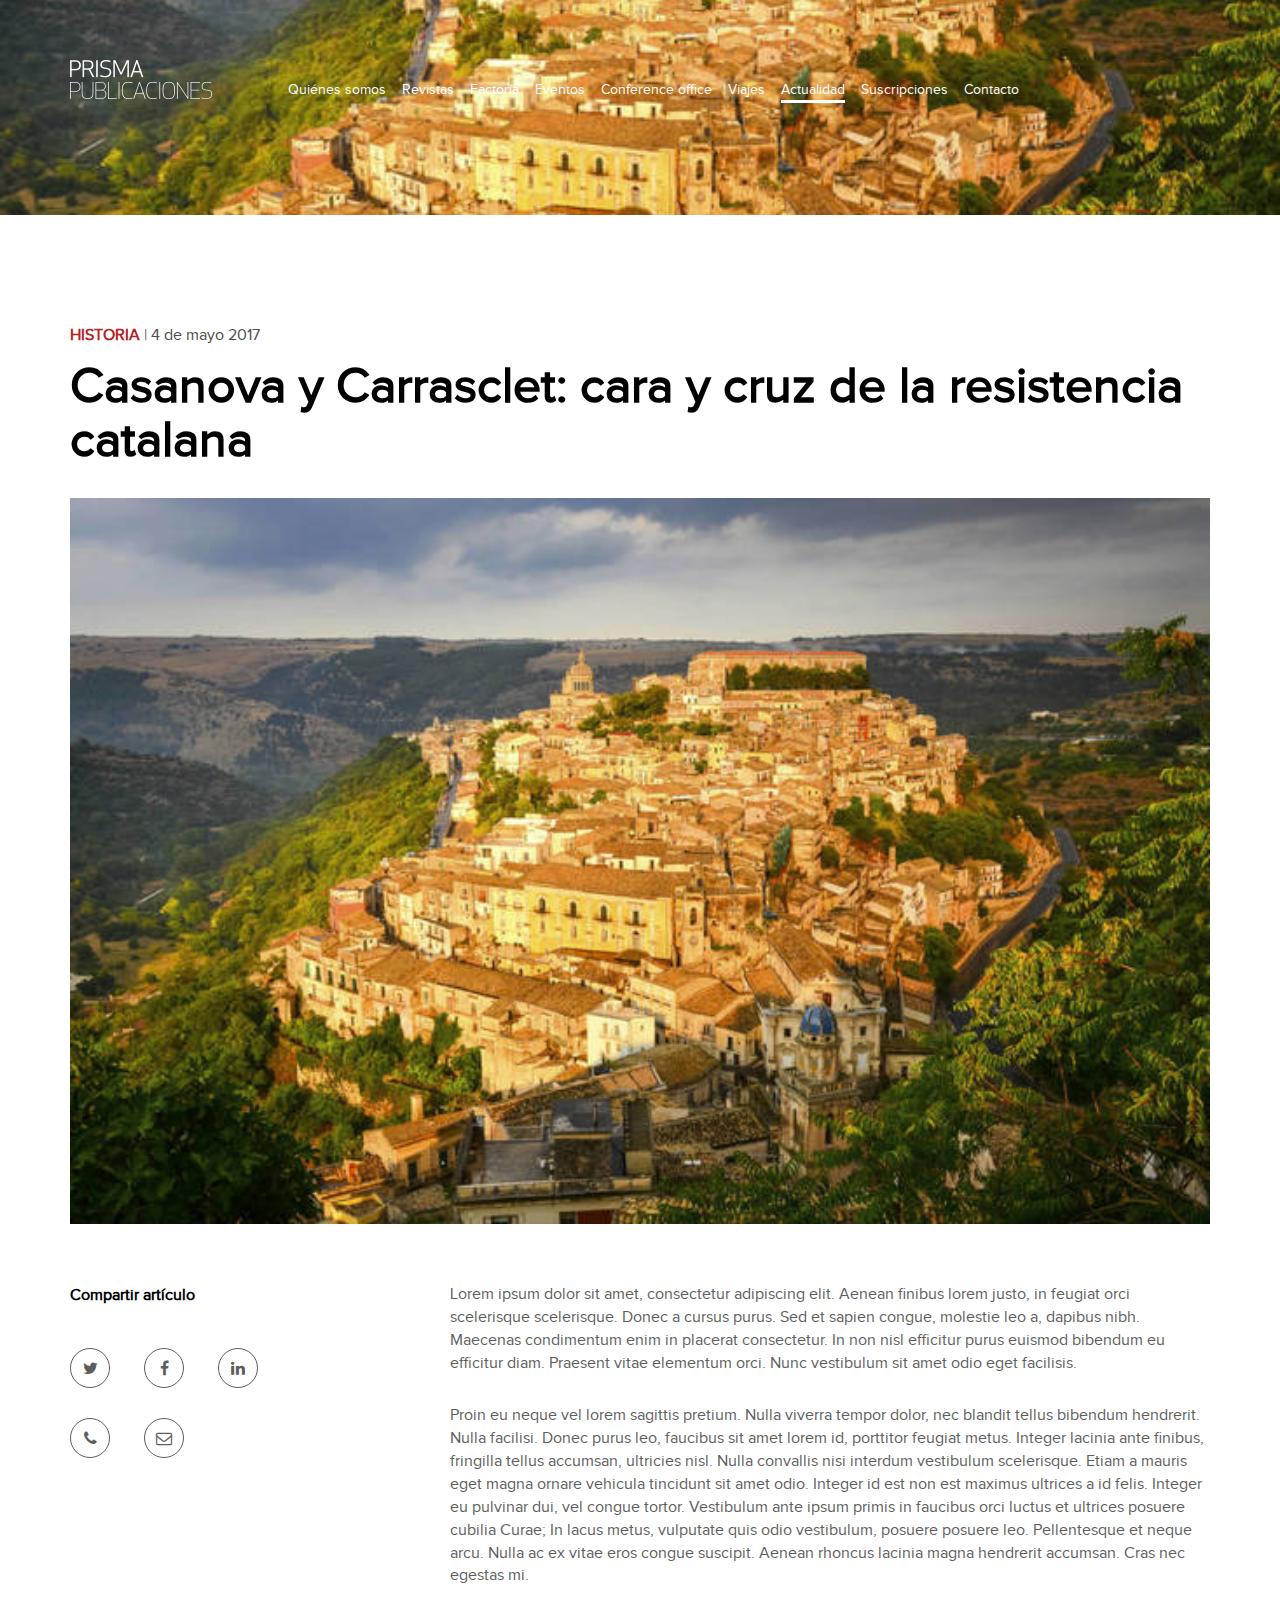
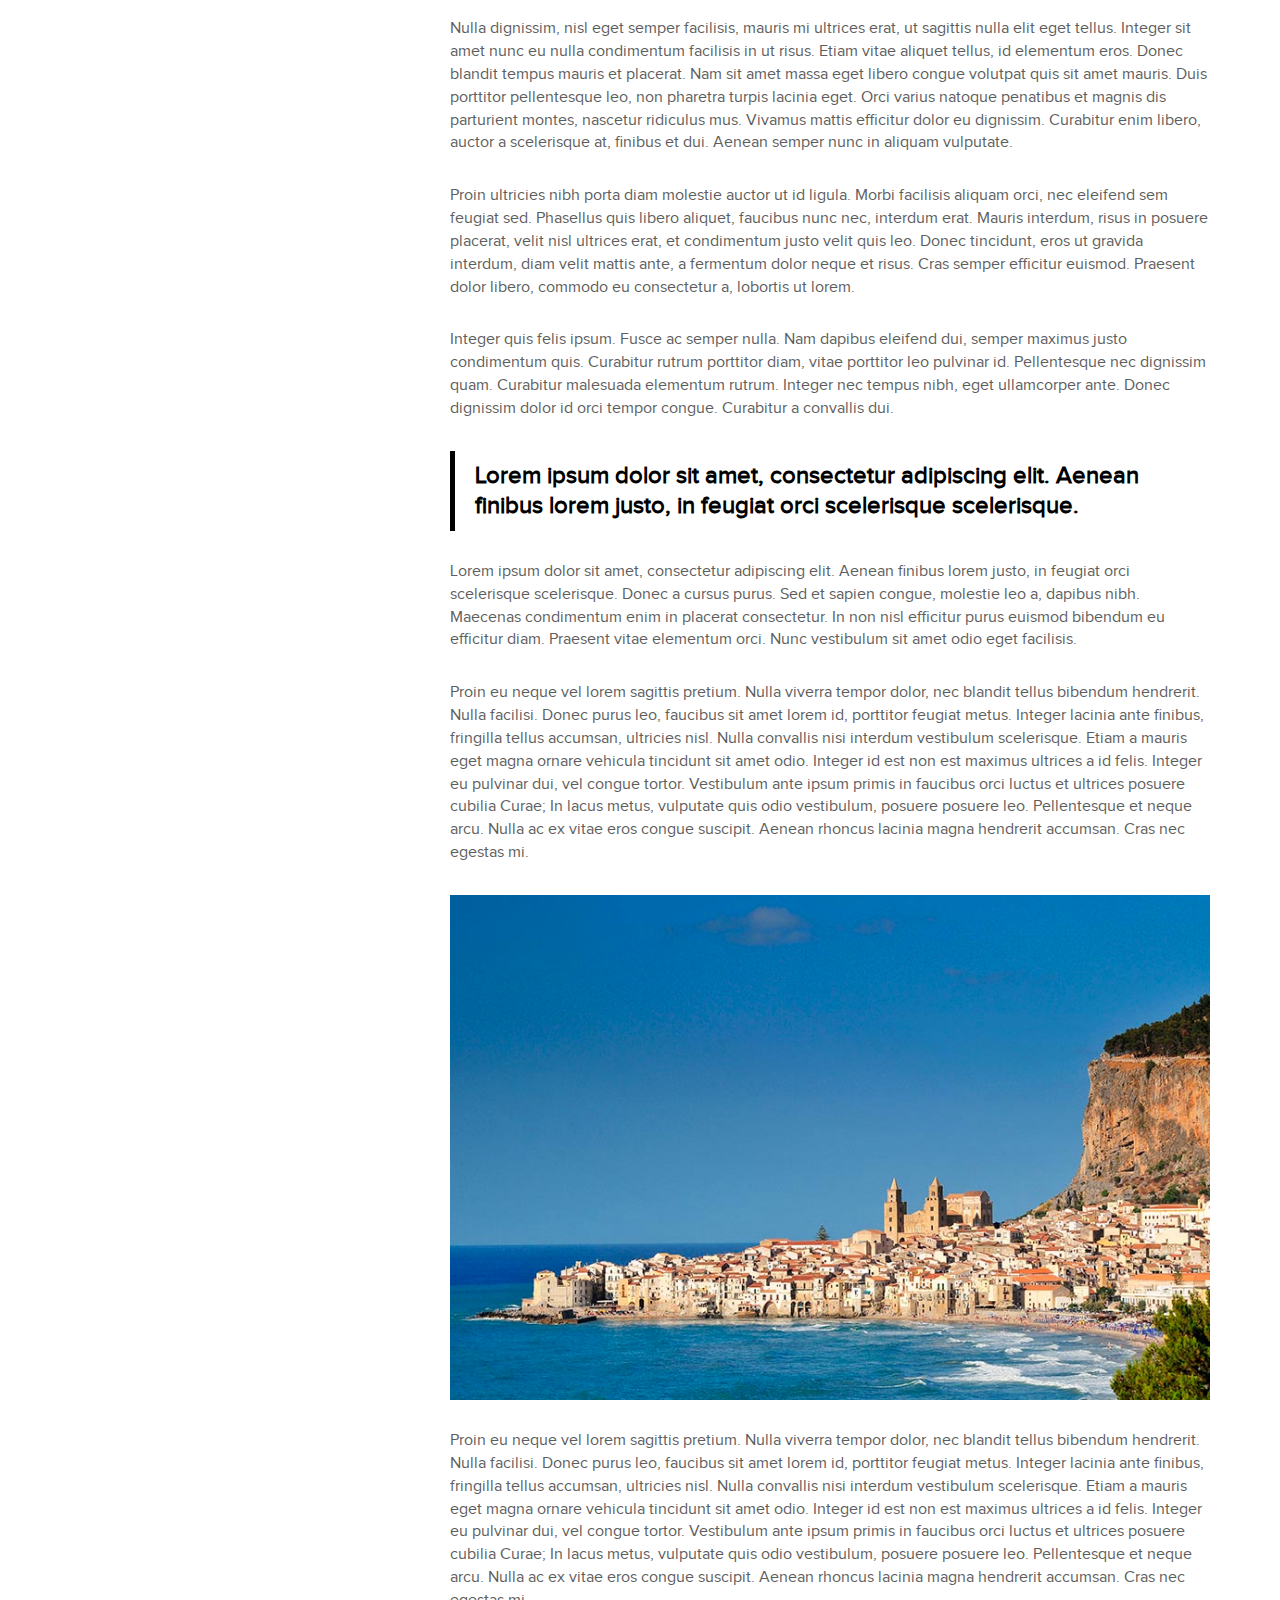
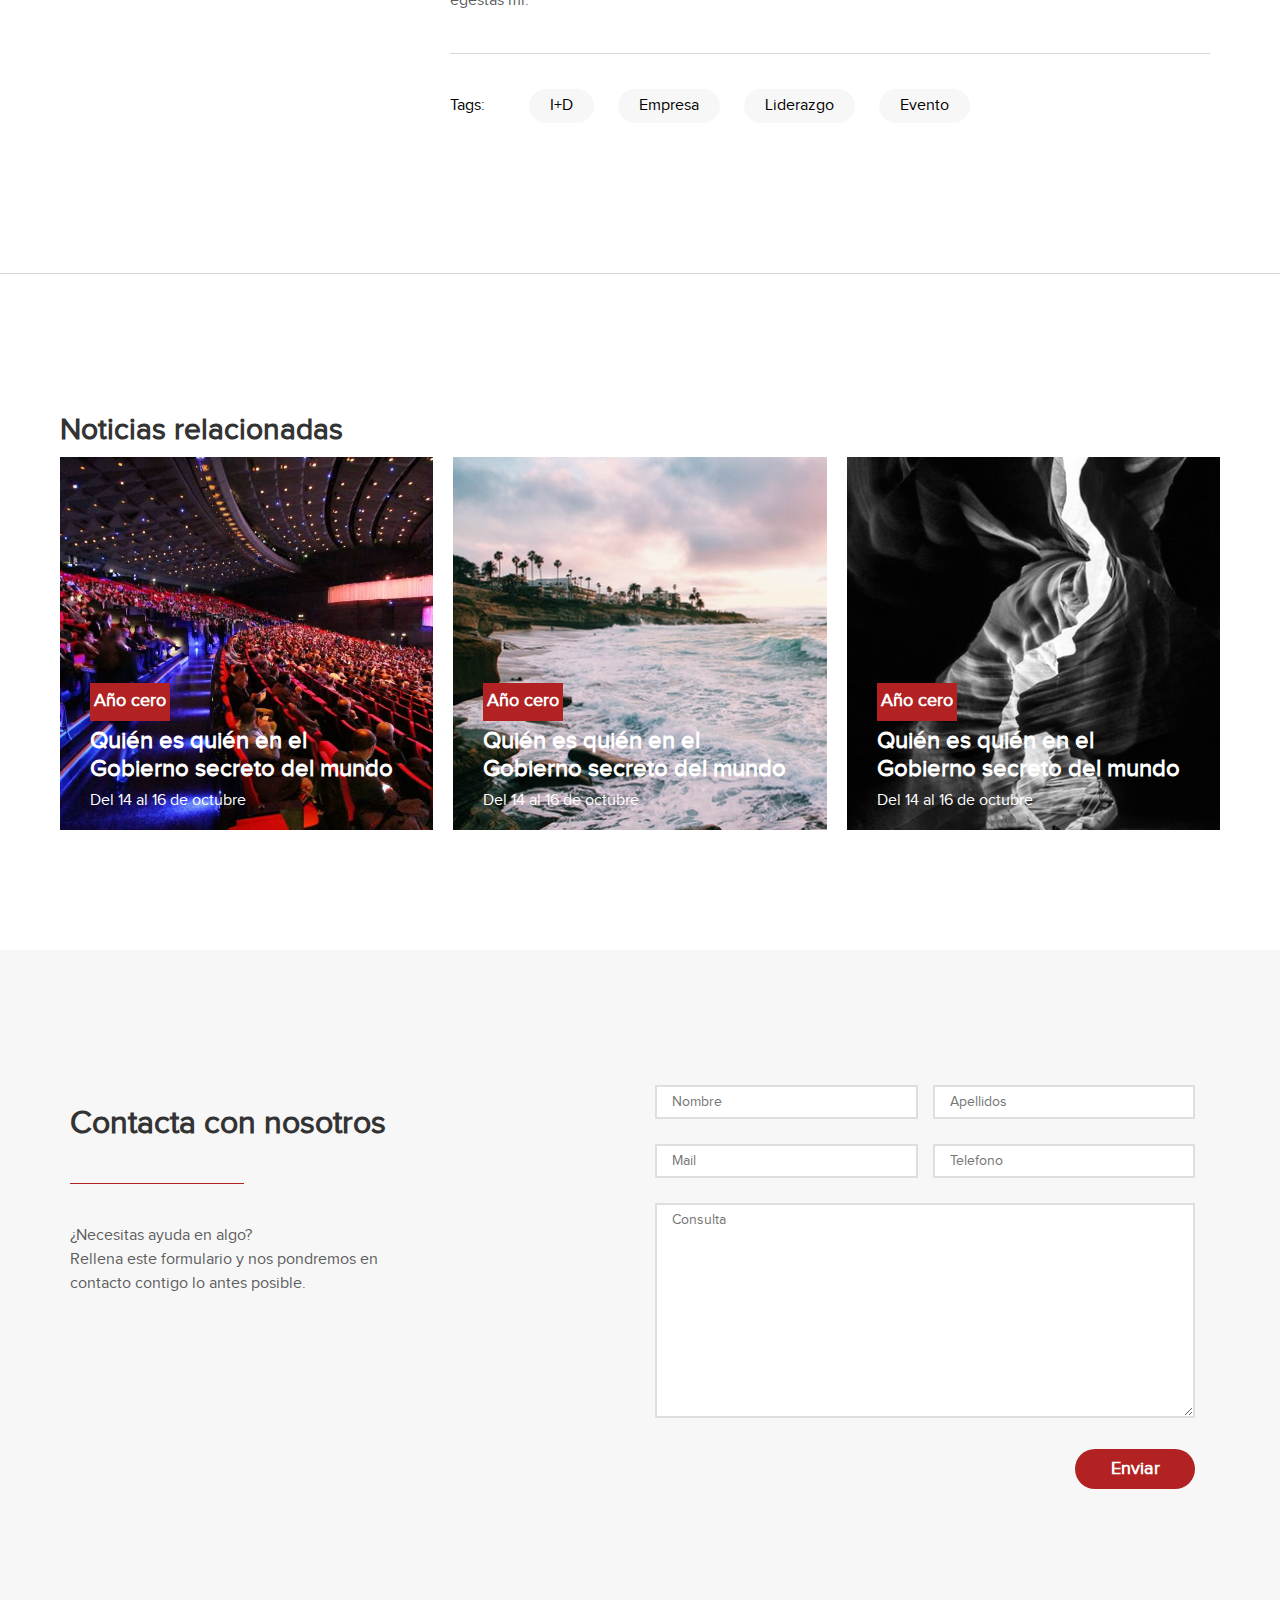
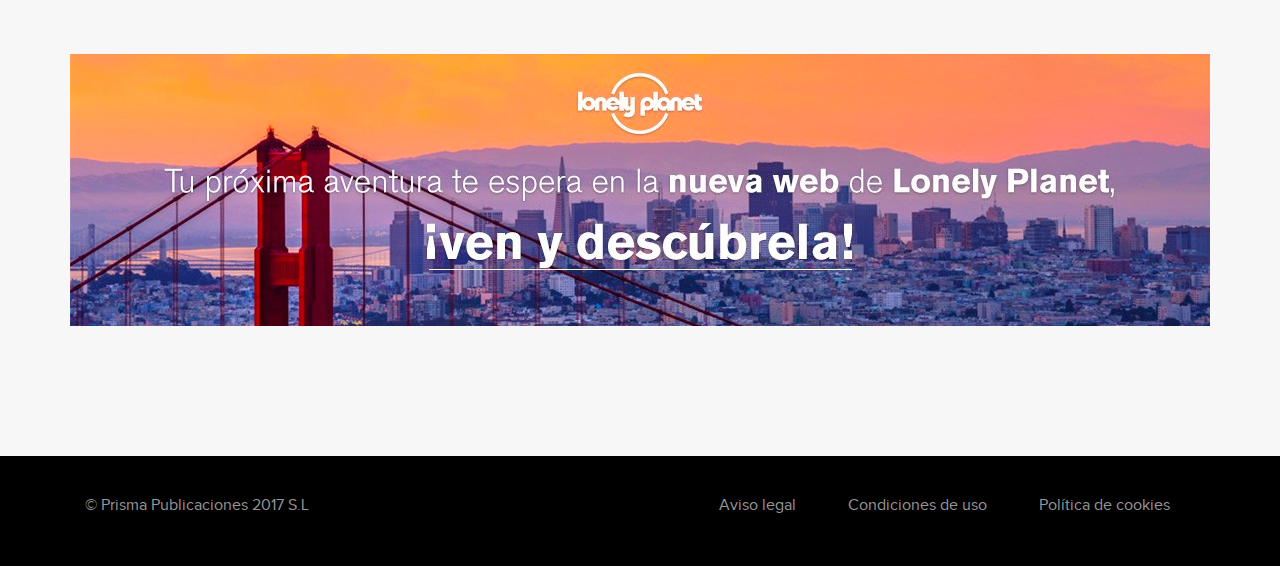
==== commit 6461dadd: "fix feedback client" ====
--- a/actualidad-interior.html
+++ b/actualidad-interior.html
@@ -155,13 +155,13 @@
                 <div class="row">
                     <div class="col-md-6 footer-content">
                         <h1>Contacta con nosotros</h1>
-                        <p>¿Necesitas ayuda en algo? Rellena este formulario y nos pondremos en contacto contigo lo antes posible.</p>
+                        <p>¿Necesitas ayuda en algo? <br/>Rellena este formulario y nos pondremos en contacto contigo lo antes posible.</p>
                     </div>
                     <div class="col-md-6 footer-form">
                         <form>
                             <div class="row">
                                 <div class="col-xs-12 col-md-6">
-                                    <input type="text" placeholder="Lucas" value="">
+                                    <input type="text" placeholder="Nombre" value="">
                                 </div>
                                 <div class="col-xs-12 col-md-6">
                                     <input type="text" placeholder="Apellidos" value="">
--- a/assets/css/style.css
+++ b/assets/css/style.css
@@ -78,9 +78,23 @@
     margin-top: 200px;
 }
 
+.header .main-menu {
+	margin-top: 15px;
+}
+
 .main-contain {
     margin-bottom: 200px;
     background: #fff;
+}
+.post-bg {
+    position: relative;
+}
+.post-bg > a {
+    position: absolute;
+    width: 100%;
+    height: 100%;
+    top: 0;
+    left: 0;
 }
 .page-intro {
     margin-top: -170px;
@@ -166,10 +180,12 @@
     font-weight: 700;
 }
 /*** QUIENES PAGE ***/
-
+.quienes-temp .section-image {
+	overflow: hidden;
+}
 .quienes-temp .page-body .section-image img{
     height: 600px;
-    width: 100%;
+    min-width: 100%;
 }
 
 .quienes-temp .somos > .row {
@@ -224,9 +240,10 @@
 .quienes-temp .contact h1 {
     margin-bottom: 40px;
     margin-top: 100px;
-}
-
-.quienes-temp .contact #map iframe {
+    font-weight: bold;
+}
+
+.quienes-temp .contact #map img {
     width: 100% !important;
     height: 490px !important;
     object-fit: over;
--- a/assets/css/custom.css
+++ b/assets/css/custom.css
@@ -27,6 +27,9 @@
     -ms-transition: ease 0.4s all;
     -o-transition: ease 0.4s all;
     transition: ease 0.4s all;
+}
+.viajes-event-info .btn-round {
+    padding: 10px 60px;
 }
 .btn-round i {
     padding-left: 10px;
@@ -102,7 +105,7 @@
 ----------------------------------------------- */
 .journals-slider .owl-item,
 .revistas-slider .owl-item {
-    opacity: .6;
+    opacity: .5;
 }
 .journals-slider .owl-item .item-box,
 .revistas-slider .owl-item .item-box {
@@ -261,6 +264,9 @@
     line-height: 0.6;
     margin-top: -3px;
 }
+.mobile-item {
+    display: none;
+}
 
 .post-new-section {
     padding-top: 13rem;
@@ -324,6 +330,9 @@
     font-size: 16px;
     line-height: 19px;
     margin: 0;
+}
+.post-new-section .post-item .post-bg .post-entry .p-name {
+    display: none;
 }
 
 .journals-section {
@@ -991,7 +1000,7 @@
 }
 .ponentes-section img {
     border-radius: 50%;
-    margin-bottom: 40px
+    margin: 0 auto 40px
 }
 .ponentes-section .name {
     font-size: 22px;
@@ -1073,6 +1082,10 @@
 
 .microsite-evento-template header {
     border: 1px solid #B9B9B9;
+    position: fixed;
+    background: #fff;
+    width: 100%;
+    z-index: 999;
 }
 .interior-content .inter-meta {
     margin-bottom: 12px;
--- a/assets/css/responsive.css
+++ b/assets/css/responsive.css
@@ -12,8 +12,13 @@
 
 }
 
-@media screen and (min-width: 1440px) {
-
+@media screen and (min-width: 1366px) {
+    .quienes-temp .page-body .section-image img {
+        height: 460px;
+    }
+    .page-body .section-content {
+        padding-top: 60px;
+    }
 }
 @media screen and (min-width: 1920px) {
 
@@ -97,9 +102,6 @@
         padding-right: 15px;
         padding-left: 15px;
     }
-    .somos .somos-item .item-content {
-        width: 100%;
-    }
     .header {
         height: 440px;
     }
@@ -354,7 +356,7 @@
         margin-left: 0;
         margin-bottom: 30px;
         padding: 0 15px;
-        text-align: center;
+        text-align: left;
     }
     .page-body .section-content.section-left {
         float: right;
@@ -379,10 +381,10 @@
         text-align: center;
     }
     .page-body .section-content h2:after {
-        margin: 30px auto;
-    }
-    .page-body .section-content a {
-        margin: 40px auto;
+        margin: 10px 0;
+    }
+    .revistas-temp .page-body .section-content h2:after, .revistas-temp .page-body .section-content a {
+        margin: 20px auto;
     }
     .revistas-temp .color-block .section-item .section-image img {
         float: none;
@@ -557,6 +559,13 @@
     .actualidad-temp .eventos-content .btn-load-more-ajax a {
         margin: 15px 0 0;
     }
+    .actualidad-temp .eventos-content .eventos-filter label {
+        display: none
+    }
+    .actualidad-temp .eventos-content .eventos-filter select.form-control {
+        margin-top: 10px;
+        display: inline-block;
+    }
     .actualidad-interior-single .header {
         padding-top: 20px;
         height: 80px;
@@ -572,8 +581,46 @@
         padding-top: 66px;
         padding-bottom: 40px;
     }
+    .actualidad-temp .post-new-section .post-lists {
+        padding: 0;
+    }
     .post-lists > h2 {
         font-size: 22px;
+    }
+    .footer {
+        overflow: hidden;
+    }
+    .footer-form input[type="submit"] {
+        float: none;
+        display: block;
+        margin: 0 auto;
+    }
+    .footer .ads {
+        margin-top: 140px;
+        margin-bottom: 0;
+        margin-left: -15px;
+        padding-left: 0;
+        margin-right: -15px;
+        padding-right: 0px;
+        width: 105%;
+    }
+    .post-new-section {
+        padding-bottom: 0;
+    }
+    .somos .somos-item img {
+        margin: 0;
+    }
+    .somos .somos-item .item-content {
+        width: 95%;
+        float: right;
+        margin-bottom: 50px;
+    }
+    .quienes-temp .page-body .section-image img {
+        height: auto;
+        width: 100%;
+    }
+    .footer-link ul {
+        padding-left: 0;
     }
 }
 @media screen and (max-width: 639px) {
@@ -586,6 +633,55 @@
     }
     .plan {
         margin-top: 30px;
+    }
+    .main-menu {
+        background: #fff;
+        position: absolute;
+        width: 100%;
+        z-index: 999;
+
+    }
+    .header .navbar-nav li {
+        text-align: center;
+        font-size: 19px;
+        padding-bottom: 5px;
+    }
+    .header .navbar-nav li a {
+        color: #000;
+    }
+    .header .navbar-nav li a:hover, .header .navbar-nav li.active a {
+        border-bottom: 3px solid #ccc;
+    }
+    .navbar-nav {
+        margin: 0;
+    }
+    .post-new-section .post-item .post-bg .post-entry .p-name {
+        display: inline-block;
+        padding-right: 5px;
+    }
+    .journals-slider .owl-nav {
+        top: 25%;
+    }
+    .journals-slider .owl-nav .owl-prev, .journals-slider .owl-nav .owl-next {
+        width: 45px;
+        height: 45px;
+    }
+    .journals-slider.owl-theme .owl-nav [class*=owl-] {
+        font-size: 28px;
+    }
+    .footer-link ul li a {
+        color: #979797;
+        font-size: 13px;
+        line-height: 19px;
+        text-align: left;
+        padding: 0;
+        padding-right: 10px;
+    }
+    .footer-link ul li:last-child a {
+        padding-right: 0;
+    }
+    .copyright p {
+        text-align: center;
     }
 }
 @media screen and (max-width: 579px) {
@@ -639,10 +735,38 @@
         float: right;
         margin-bottom: 30px;
     }
-
+    .slider-home .sld-ctn .sld-info p {
+        display: none;
+    }
+    .slider-home .sld-ctn {
+        height: 350px;
+        overflow: hidden;
+    }
+    .slider-home .sld-ctn .sld-info h1:after {
+        display: none;
+    }
+    .slider-home .sld-ctn .sld-info {
+        bottom: 0;
+    }
+    .slider-home .owl-nav {
+        bottom: 35%;
+    }
+    .mobile-item {
+        display: block;
+        padding: 20px 15px;
+    }
+    .slider-home .sld-ctn .sld-info h1 {
+        padding: 0;
+    }
+    .slider-home .owl-nav .owl-prev, .slider-home .owl-nav .owl-next {
+        margin: 5px 0;
+    }
     .somos-content .somos-filter select.form-control, .somos-content .somos-filter input {
         width: 90%;
         margin: 5px auto;
+    }
+    .header.header-home{
+        height: 370px;
     }
 
     .office-temp .post-lists {
@@ -692,31 +816,15 @@
     .navbar-collapse {
         padding: 0 15px;
     }
-    .main-menu {
-        background: #fff;
-        position: absolute;
-        width: 100%;
-        z-index: 999;
-
-    }
-    .header .navbar-nav li {
-        text-align: center;
-        font-size: 19px;
-        padding-bottom: 5px;
-    }
-    .header .navbar-nav li a {
-        color: #000;
-    }
-    .header .navbar-nav li a:hover, .header .navbar-nav li.active a {
-        border-bottom: 3px solid #ccc;
-    }
+
     .quienes-temp .page-body .section-image img {
         width: auto;
         height: 300px;
         max-width: 100%;
     }
     .eventos-content .eventos-filter .btn-round {
-        margin-right: 15px;
+        margin-right: 5px;
+        padding: 6px 7px;
     }
     .eventos-content .eventos-ports {
         padding-top: 30px;
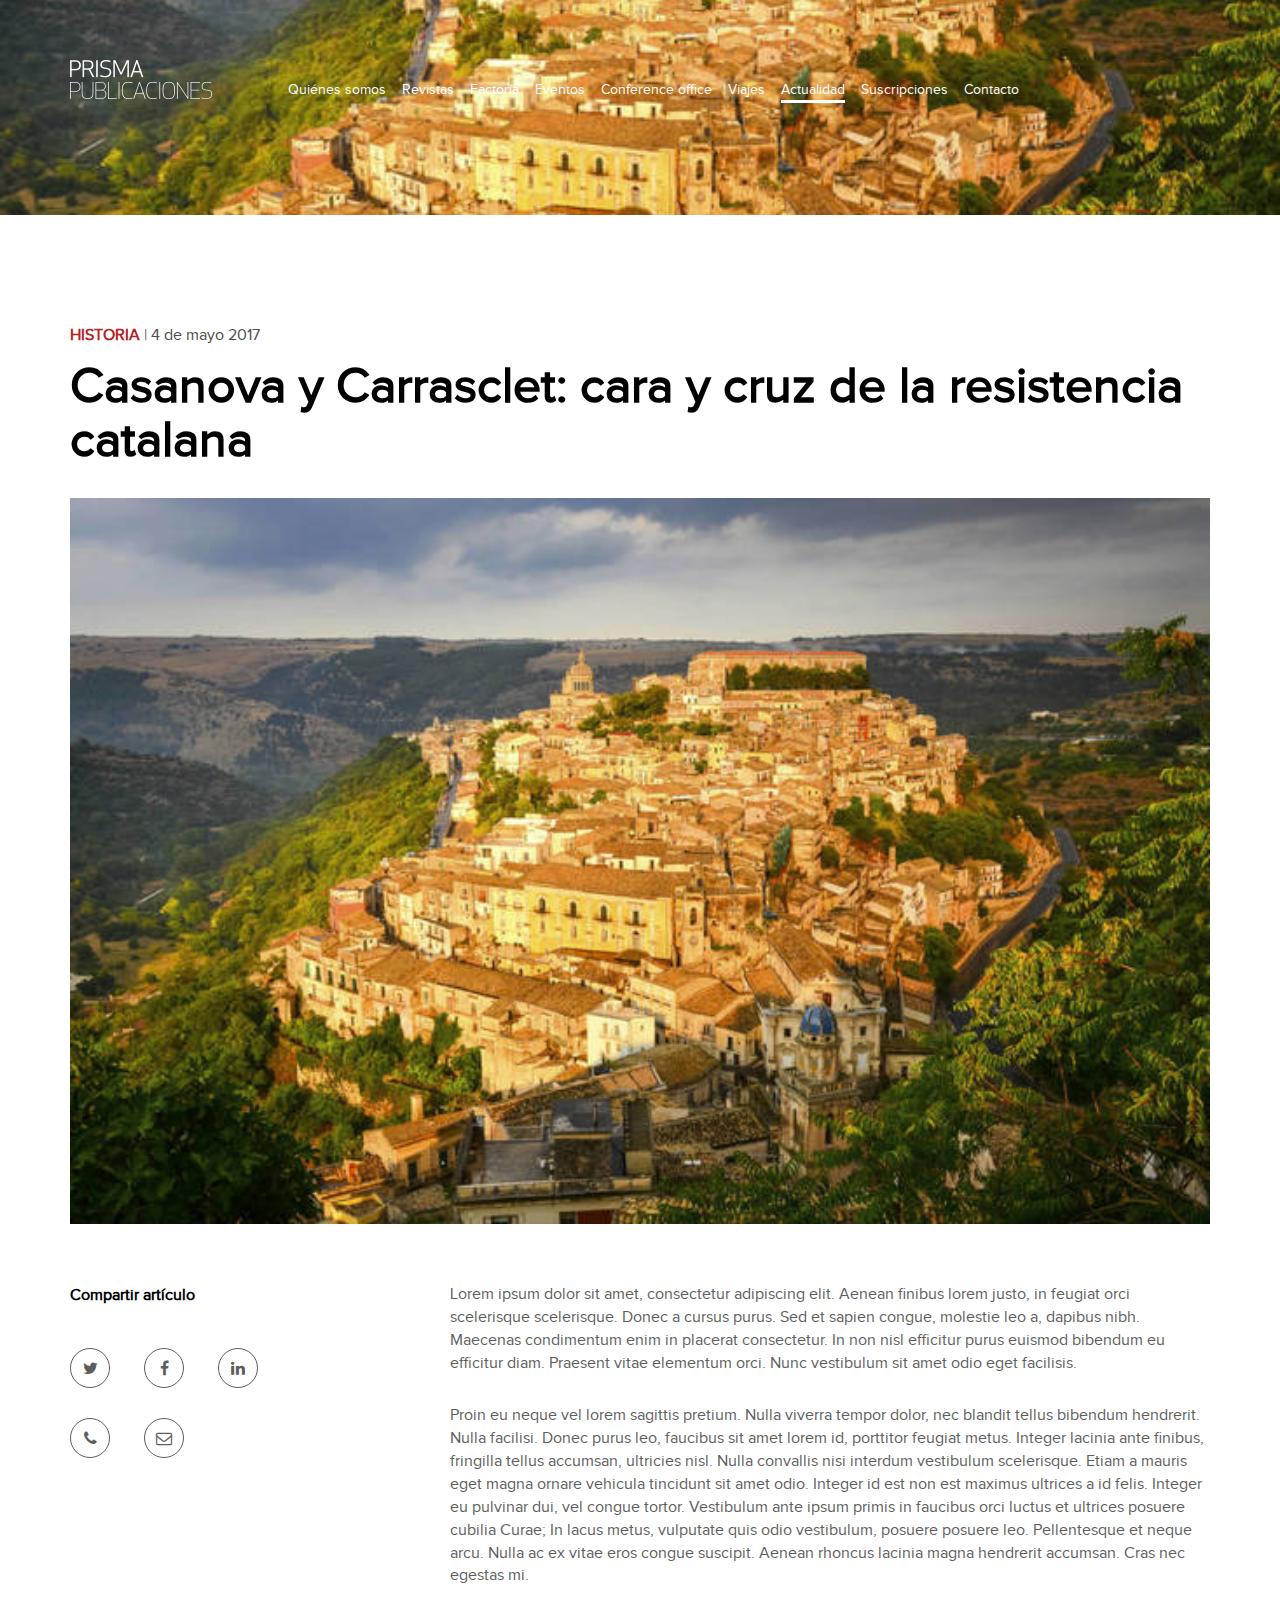
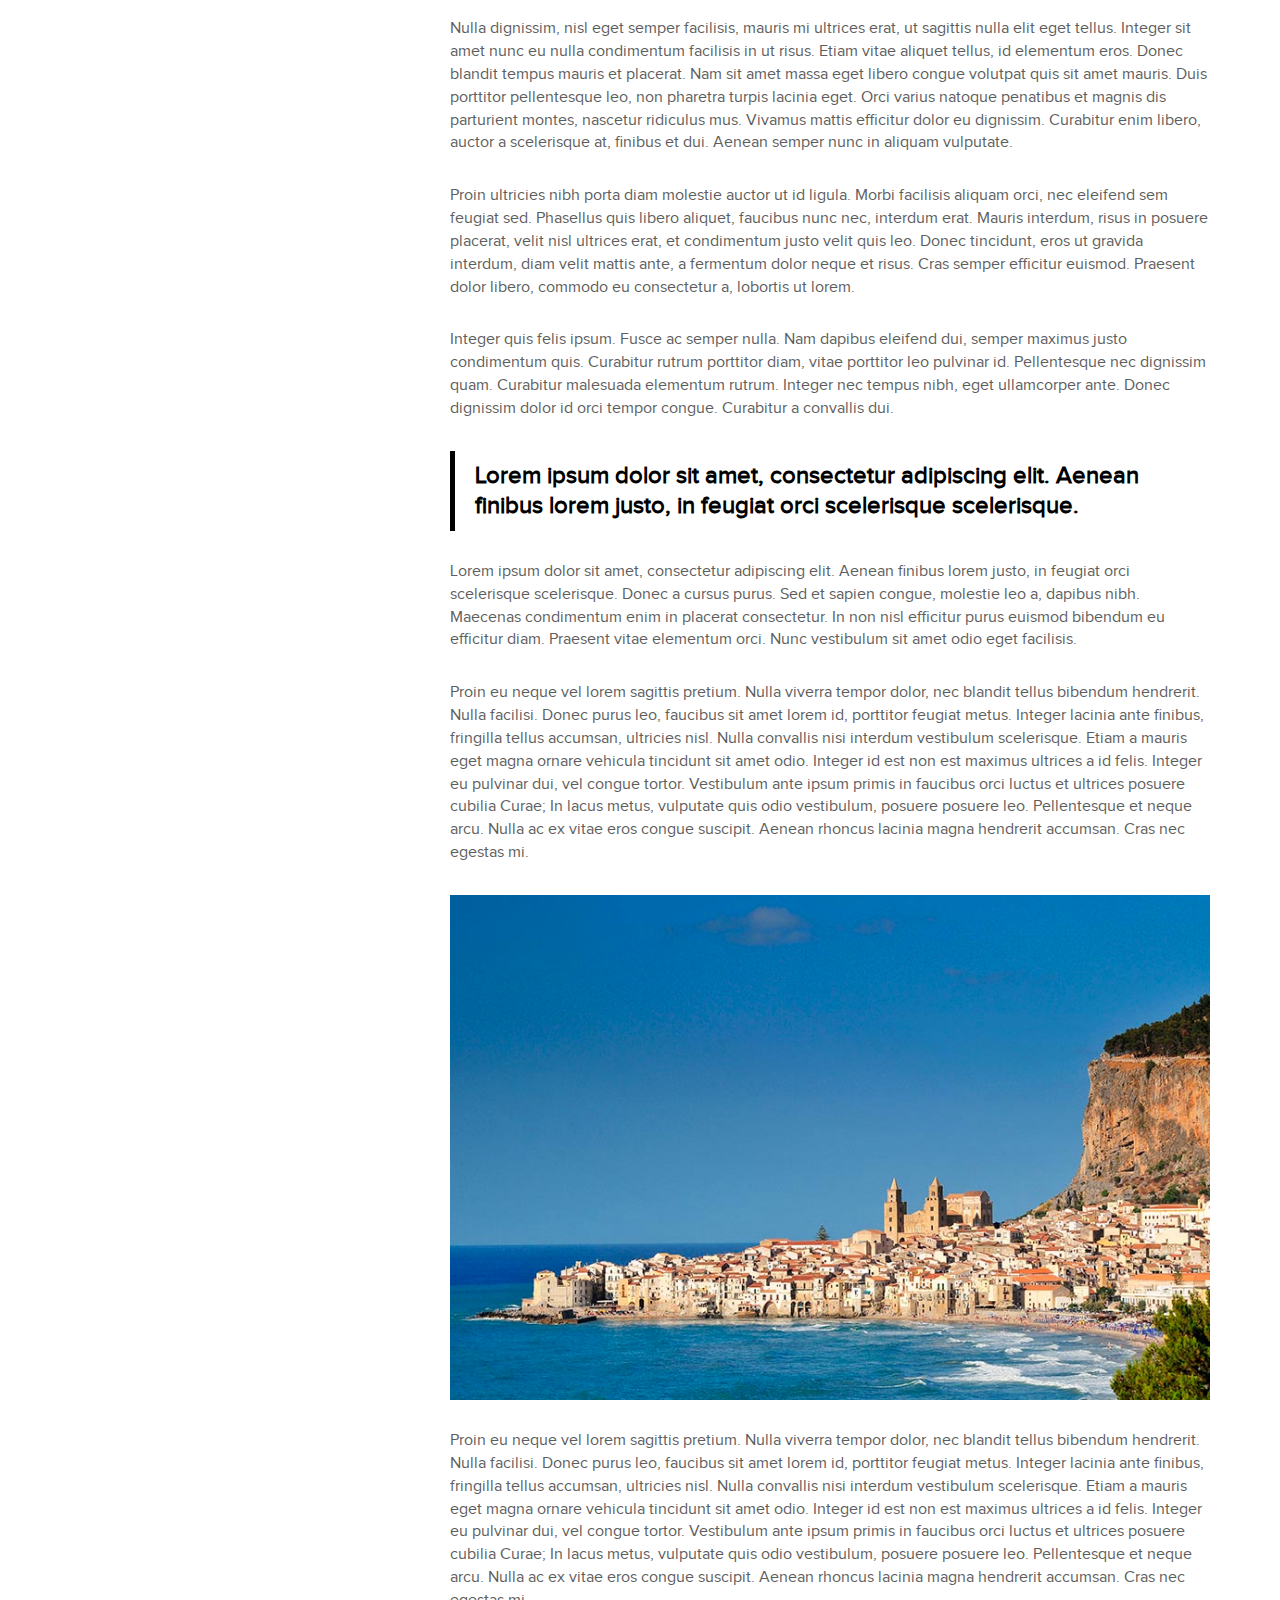
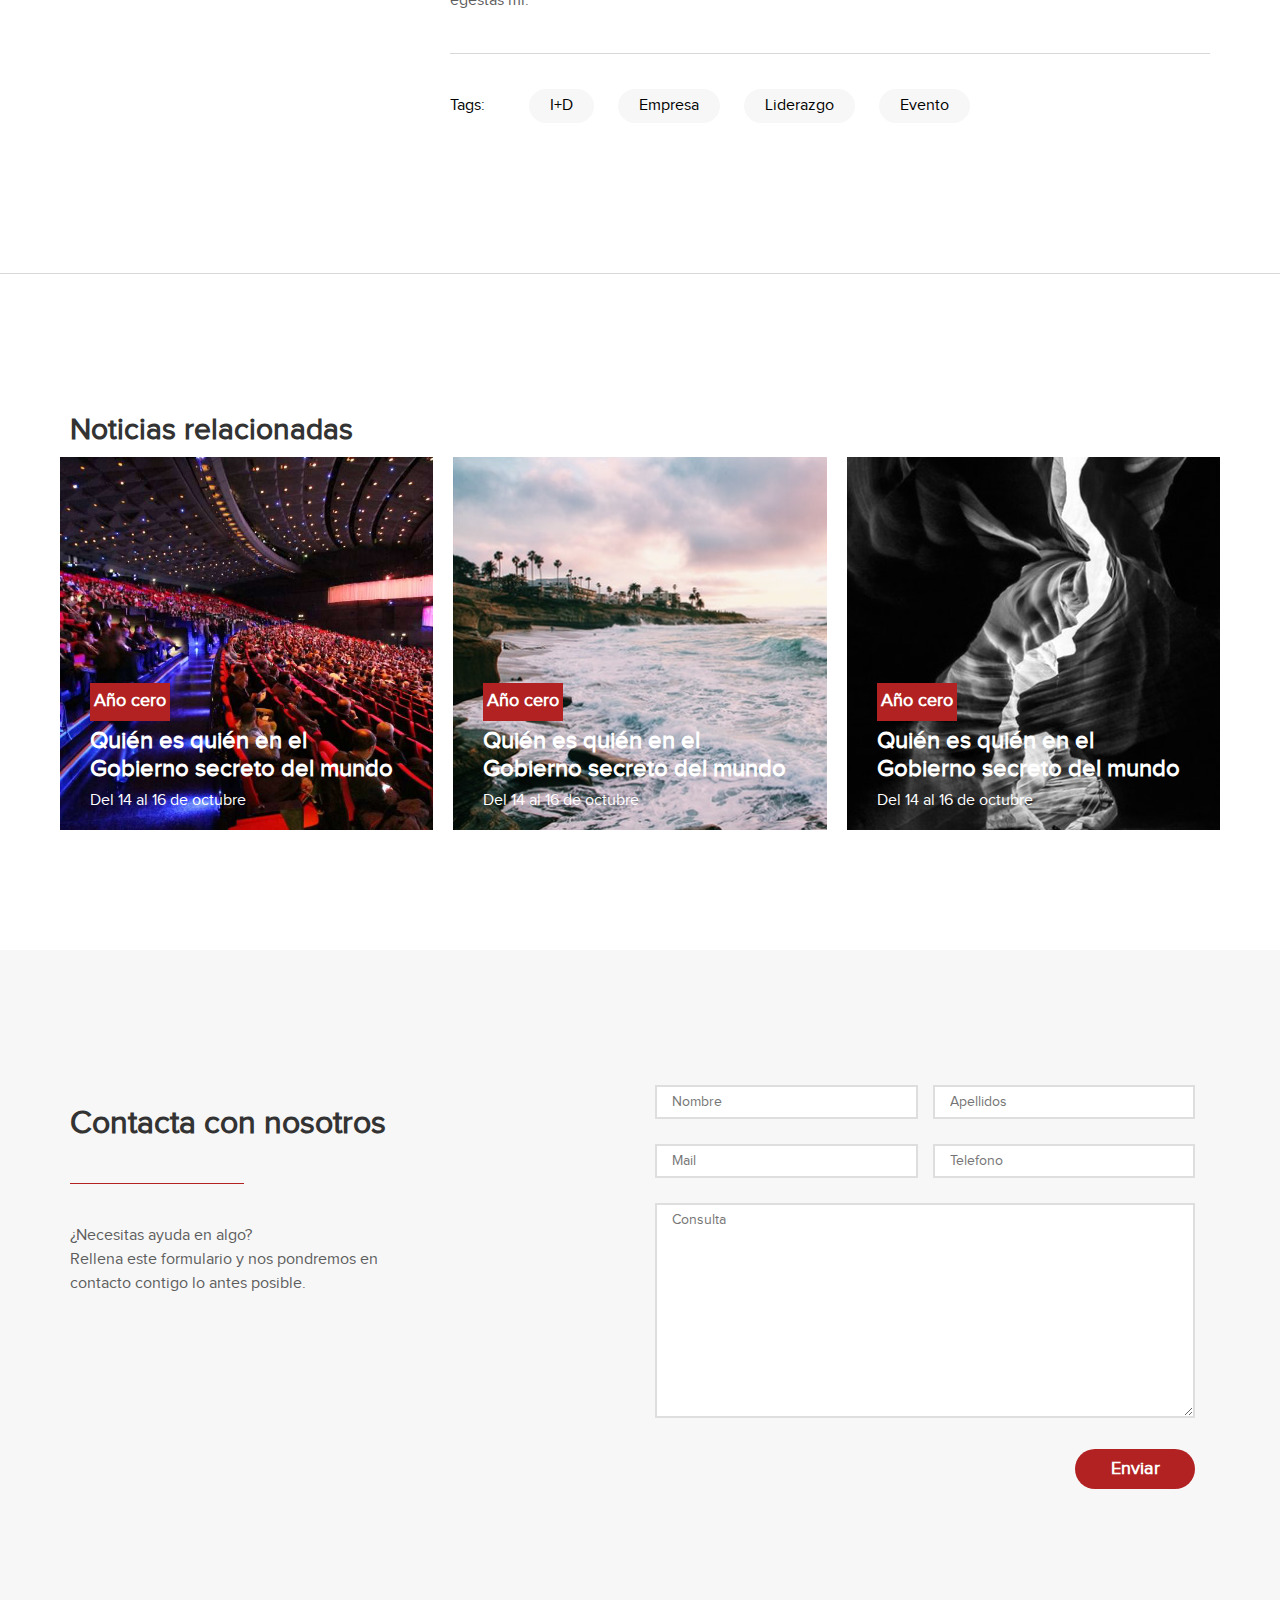
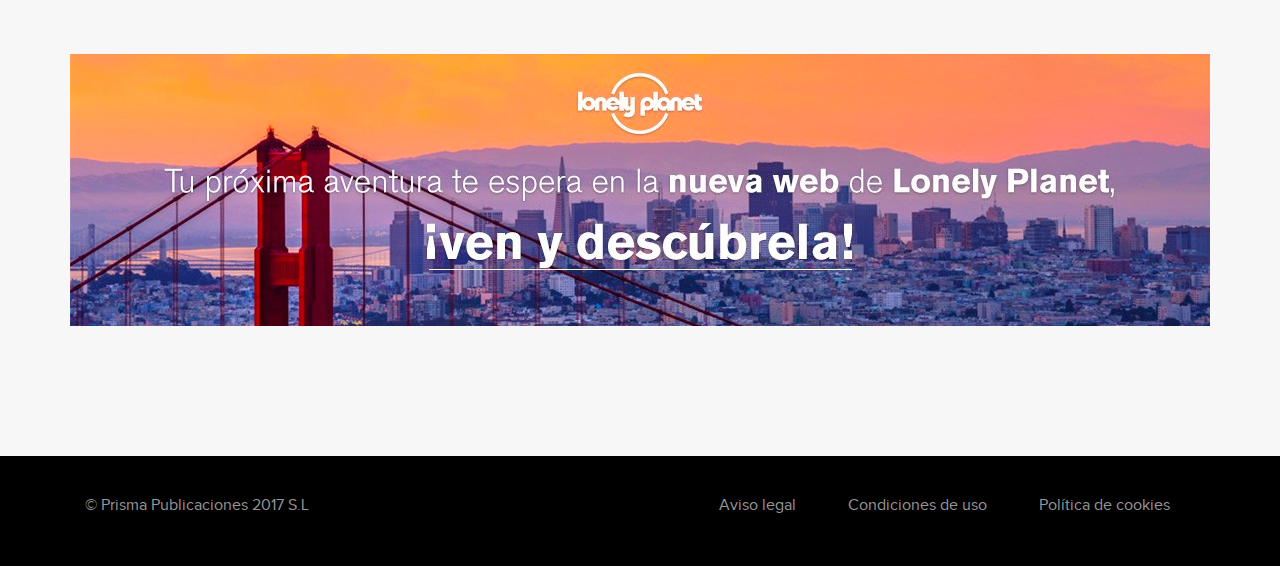
==== commit 27de71f6: "fix bug footer + update image again" ====
--- a/actualidad-interior.html
+++ b/actualidad-interior.html
@@ -20,7 +20,7 @@
 
         <!-- MAIN CONTENT -->
         <div id="main" class="actualidad-interior-single">
-            <div class="header" style="background-image: url('assets/images/actualidad-interior-pic.png');">
+            <div class="header" style="background-image: url('assets/images/actualidad-interior-pic.png'); background-size: 100%">
                 <div class="container">
                     <div class="row">
                         <div class="col-sm-12 col-md-2 brand">
@@ -53,7 +53,7 @@
                 </div>
             </div>
 
-            <div class="wrap actualidad-temp">
+            <div class="wrap actualidad-temp actualidad-interior">
 
                 <!-- // Revistas Interior Content \\ -->
                 <div class="interior-content">
--- a/assets/css/style.css
+++ b/assets/css/style.css
@@ -178,6 +178,7 @@
 }
 .post-lists > h2 {
     font-weight: 700;
+    padding-left: 10px;
 }
 /*** QUIENES PAGE ***/
 .quienes-temp .section-image {
@@ -352,7 +353,13 @@
     width: 70%;
     vertical-align: middle;
 }
-
+.actualidad-temp {
+	margin-top: -170px;
+	background: #fff;
+}
+.actualidad-temp.actualidad-interior {
+    margin-top: 0;
+}
 .factoria-temp .actualidad {
     padding-top: 50px;
 }
@@ -501,7 +508,7 @@
 .office-temp .eventos-content {
     padding-bottom: 0;
 }
-.office-temp hr {
+.office-temp hr, .viajes-temp hr {
     margin: 50px 0;
 }
 .office-temp .post-new-section {
@@ -577,6 +584,13 @@
     color: #5D5D5D;
     margin-right: 15px;
 }
+.microsite i {
+    font-size: 25px;
+    width: 40px;
+    height: 40px;
+    padding-top: 7px;
+    color: #000;
+}
 .office-content i:hover {
     background-color: #B22222;
     border: 1px solid #B22222;
--- a/assets/css/custom.css
+++ b/assets/css/custom.css
@@ -270,7 +270,11 @@
 
 .post-new-section {
     padding-top: 13rem;
-    padding-bottom: 11rem;
+    padding-bottom: 0;
+}
+.viajes-temp .post-new-section {
+    padding-top: 6rem;
+    padding-bottom: 0;
 }
 .post-new-section h3.title {
     font-size: 32px;
@@ -451,11 +455,25 @@
     line-height: 1;
     margin: 0;
 }
+.interior-content .inter-ct-left .social-fa a {
+    width: 43px;
+    height: 43px;
+    border: 1px solid #B8B8B8;
+    border-radius: 50%;
+    margin-right: 22px;
+    color: #000;
+}
+.interior-content .inter-ct-left .social-fa a:last-child {
+    margin-left: 0;
+}
+.interior-content .inter-ct-left .social-fa a:hover {
+    color: #0087EF;
+}
 .interior-content .inter-ct-right .sub-title {
     font-size: 22px;
     color: #000;
 }
-.interior-content .inter-ct-right .ctn p{
+.interior-content .inter-ct-right .ctn p {
     font-size: 16px;
 }
 .interior-content .inter-ct-right .inter-content {
@@ -625,8 +643,13 @@
     border: 1px solid #dedede;
     height: 100%;
 }
+.post-ctn > a {
+    display: block;
+    max-height: 255px;
+    overflow: hidden;
+}
 .eventos-content .eventos-ports .post-ctn img {
-    height: 200px;
+    min-height: 255px;
     width: 100%;
 }
 .eventos-content .eventos-ports .post-ctn .eve-txt {
@@ -929,7 +952,7 @@
     content: " ";
     height: 0;
     position: absolute;
-    top: 50%;
+    top: 110px;
     width: 0;
     z-index: 1;
     right: 30px;
--- a/assets/css/responsive.css
+++ b/assets/css/responsive.css
@@ -12,12 +12,15 @@
 
 }
 
-@media screen and (min-width: 1366px) {
+@media screen and (min-width: 1366px) and (max-width: 1899px) {
     .quienes-temp .page-body .section-image img {
         height: 460px;
     }
     .page-body .section-content {
         padding-top: 60px;
+    }
+    .slider-home .owl-nav {
+        left: 15%;
     }
 }
 @media screen and (min-width: 1920px) {
@@ -90,6 +93,12 @@
     .viajes-content .programa-section {
         padding-bottom: 15px;
     }
+    .quienes-temp .page-body .section-image img {
+    	height: 475px;
+    }
+    .page-body .section-content {
+    	padding-top: 80px;
+    }
 }
 @media screen and (min-width: 768px) and (max-width: 1023px) {
     .post-new-section .post-item .post-bg .post-entry .p-title {
@@ -127,6 +136,9 @@
 }
 
 @media screen and (max-width: 768px) {
+    .header {
+        background-size: cover !important;
+    }
     .header-home .container {
         width: 100%;
     }
@@ -208,7 +220,7 @@
         font-size: 24px;
     }
     .banner {
-        padding: 43px 0 0;
+        padding: 100px 0 0;
     }
     .banner .banner-marker img {
         width: 55px;
@@ -333,7 +345,9 @@
         padding: 0 15px 20px;
     }
     .eventos-content .eventos-ports .post-ctn img {
-        height: 100%;
+        height: 140px;
+        width: auto;
+        min-height: 100px;
     }
     .eventos-content .eventos-ports .btn-load-more-ajax {
         text-align: center;
@@ -622,8 +636,24 @@
     .footer-link ul {
         padding-left: 0;
     }
+    .footer {
+    	padding-top: 50px;
+    }
+    .main-contain {
+    	margin-bottom: 50px;
+    }
+    .microsite-evento-template .footer-text {
+    	margin-top: 30px;
+    }
 }
 @media screen and (max-width: 639px) {
+	.factoria-temp .page-content .page-body h2 {
+		max-width: 100%;
+	}
+    .eventos-content .eventos-ports .post-ctn img {
+        width: 100%;
+        height: auto;
+    }
     .slider-home .sld-ctn {
         display: flex;
         height: 450px;
@@ -819,7 +849,6 @@
 
     .quienes-temp .page-body .section-image img {
         width: auto;
-        height: 300px;
         max-width: 100%;
     }
     .eventos-content .eventos-filter .btn-round {
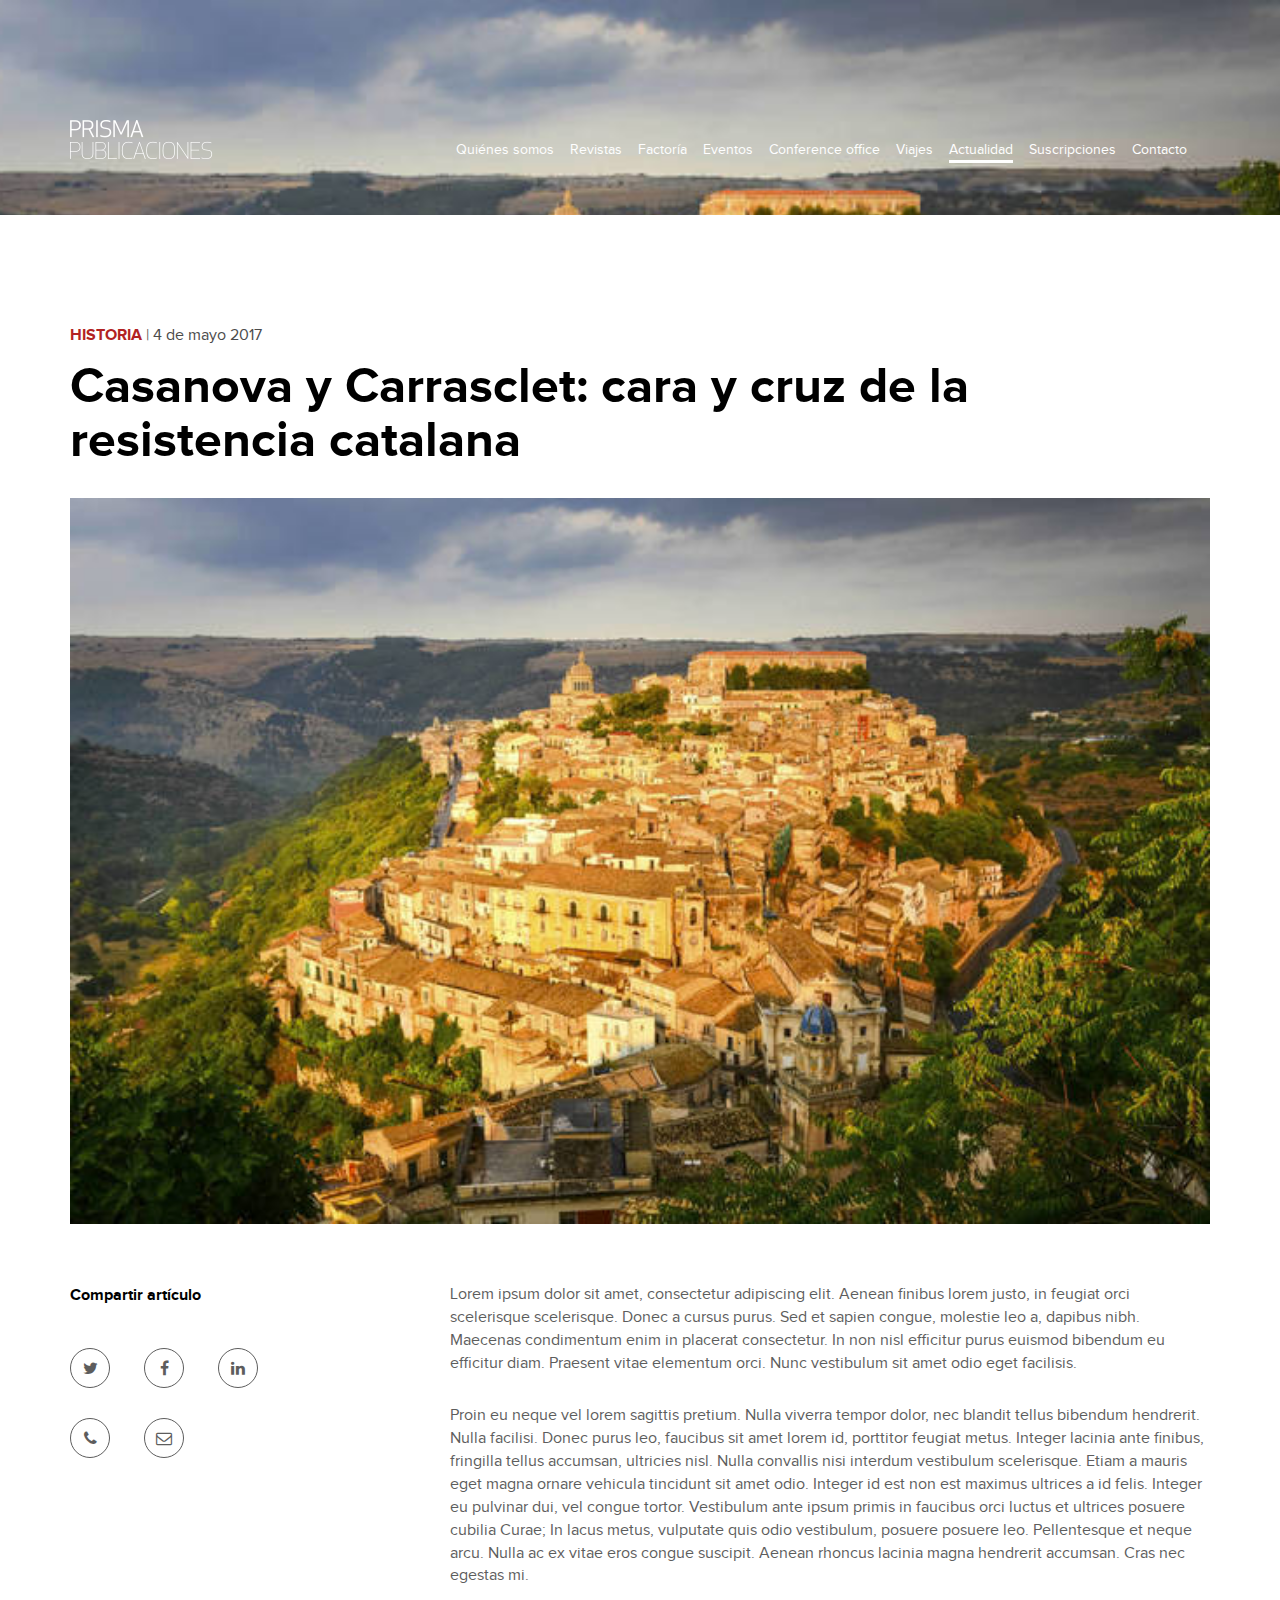
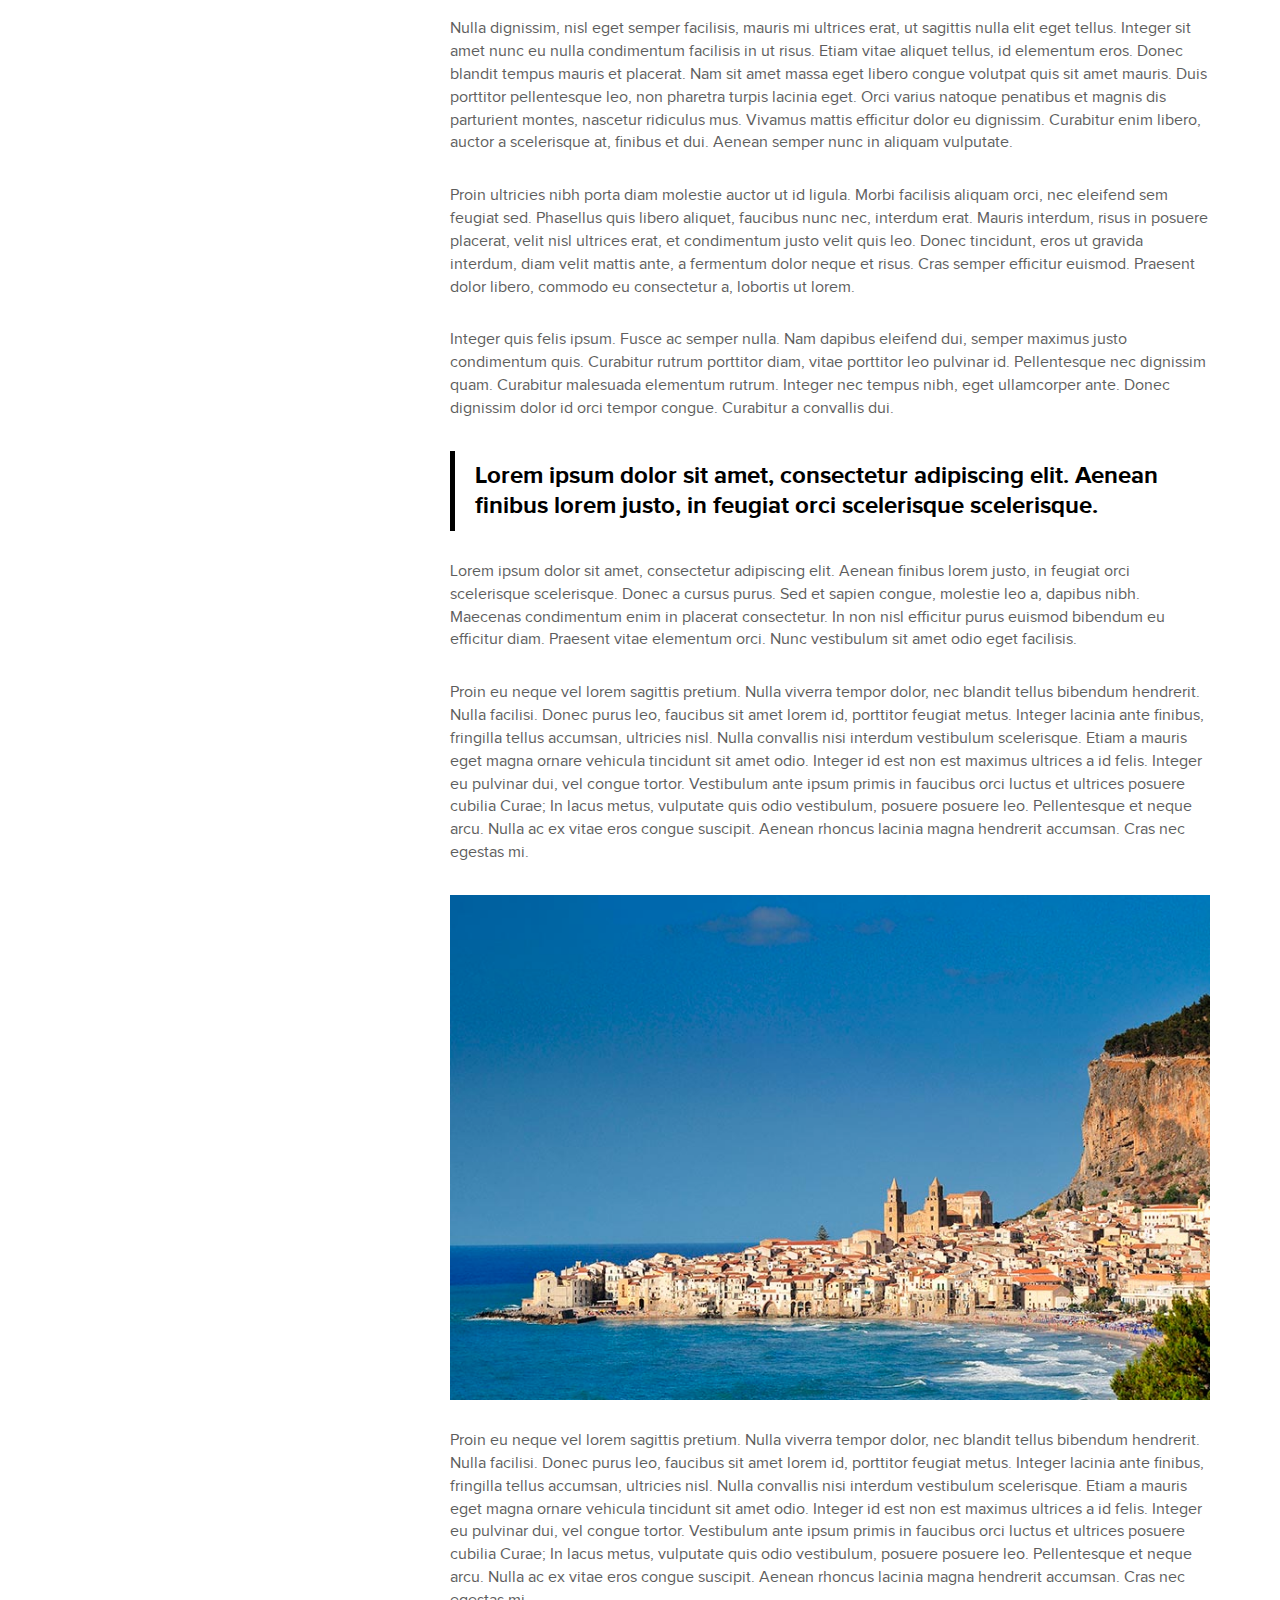
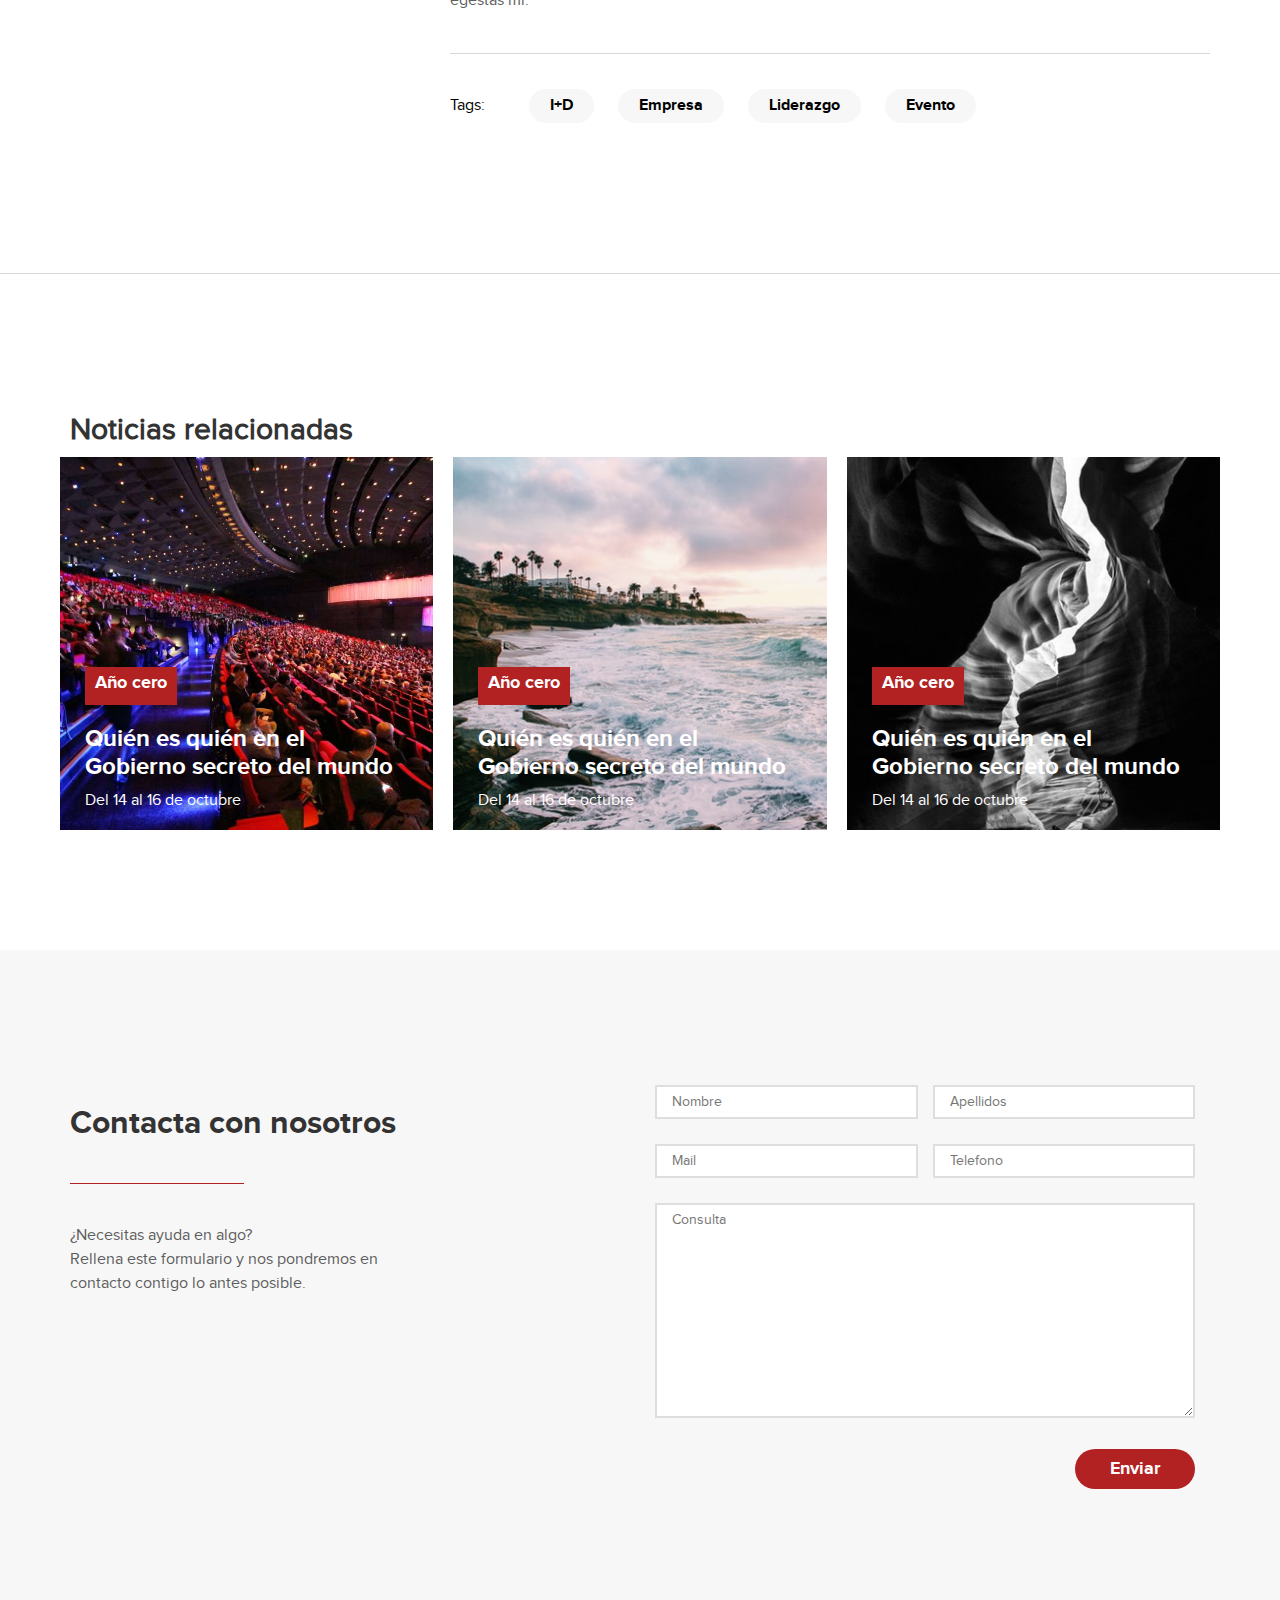
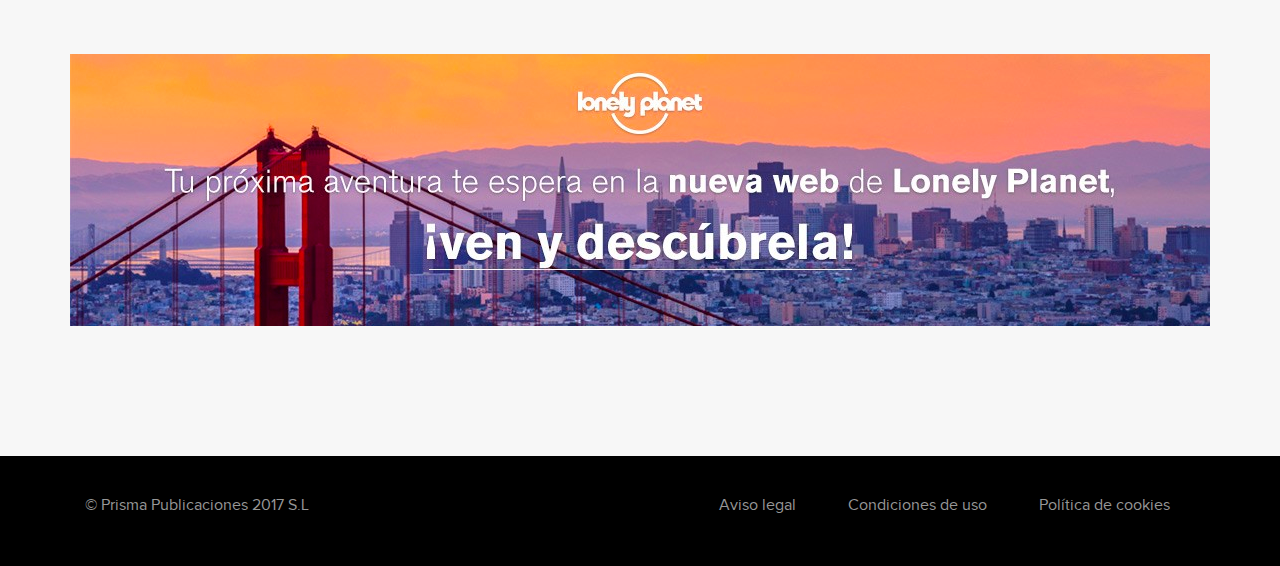
==== commit 91270b5d: "add svg + fix bug 27, 1 + menu lign right" ====
--- a/actualidad-interior.html
+++ b/actualidad-interior.html
@@ -20,39 +20,40 @@
 
         <!-- MAIN CONTENT -->
         <div id="main" class="actualidad-interior-single">
-            <div class="header" style="background-image: url('assets/images/actualidad-interior-pic.png'); background-size: 100%">
-                <div class="container">
-                    <div class="row">
-                        <div class="col-sm-12 col-md-2 brand">
-                            <a href="index.html"><img src="assets/images/logo.png"></a>
-                            <div class="navbar-header">
-                                <button type="button" class="navbar-toggle collapsed" data-toggle="collapse" data-target="#main-menu"  aria-expanded="false">
-                                    <span class="icon-bar"></span>
-                                    <span class="icon-bar"></span>
-                                    <span class="icon-bar"></span>
-                                </button>
-                            </div>
-                            <div class="clear"></div>
-                        </div>
-                        <div class="col-sm-12 col-md-10 main-menu">
-                            <div class="collapse navbar-collapse" id="main-menu">
-                                <ul class="nav navbar-nav">
-                                    <li><a href="quienes.html">Quiénes somos</a></li>
-                                    <li><a href="revistas.html">Revistas</a></li>
-                                    <li><a href="factoria.html">Factoría</a></li>
-                                    <li><a href="eventos.html">Eventos</a></li>
-                                    <li><a href="conference.html">Conference office</a></li>
-                                    <li><a href="viajes.html">Viajes</a></li>
-                                    <li class="active"><a href="actualidad.html">Actualidad</a></li>
-                                    <li><a href="suscripciones.html">Suscripciones</a></li>
-                                    <li><a href="contacto.html">Contacto</a></li>                           
-                                </ul>
-                            </div>
-                        </div>
-                    </div>
-                </div>
-            </div>
-
+            <div class="header" style="background-image: url('assets/images/actualidad-interior-pic.png'); background-size: cover;">
+                <div class="full-header">
+                    <div class="container">
+                        <div class="row">
+                            <div class="col-sm-12 col-md-2 brand">
+                                <a href="index.html"><img src="assets/images/logo.png"></a>
+                                <div class="navbar-header">
+                                    <button type="button" class="navbar-toggle collapsed" data-toggle="collapse" data-target="#main-menu"  aria-expanded="false">
+                                        <span class="icon-bar"></span>
+                                        <span class="icon-bar"></span>
+                                        <span class="icon-bar"></span>
+                                    </button>
+                                </div>
+                                <div class="clear"></div>
+                            </div>
+                            <div class="col-sm-12 col-md-10 main-menu">
+                                <div class="collapse navbar-collapse" id="main-menu">
+                                    <ul class="nav navbar-nav">
+                                        <li><a href="quienes.html">Quiénes somos</a></li>
+                                        <li><a href="revistas.html">Revistas</a></li>
+                                        <li><a href="factoria.html">Factoría</a></li>
+                                        <li><a href="eventos.html">Eventos</a></li>
+                                        <li><a href="conference.html">Conference office</a></li>
+                                        <li><a href="viajes.html">Viajes</a></li>
+                                        <li class="active"><a href="actualidad.html">Actualidad</a></li>
+                                        <li><a href="suscripciones.html">Suscripciones</a></li>
+                                        <li><a href="contacto.html">Contacto</a></li>                           
+                                    </ul>
+                                </div>
+                            </div>
+                        </div>
+                    </div>
+                </div>
+            </div>
             <div class="wrap actualidad-temp actualidad-interior">
 
                 <!-- // Revistas Interior Content \\ -->
--- a/assets/css/style.css
+++ b/assets/css/style.css
@@ -1,15 +1,21 @@
 @font-face {
     font-family: 'proxima_novaregular';
-    src: url('../fonts/ProximaNova/proximanova-regular-webfont.eot');
-    src: url('../fonts/ProximaNova/proximanova-regular-webfont.eot?#iefix') format('embedded-opentype'),
-         url('../fonts/ProximaNova/proximanova-regular-webfont.woff2') format('woff2'),
-         url('../fonts/ProximaNova/proximanova-regular-webfont.woff') format('woff'),
-         url('../fonts/ProximaNova/proximanova-regular-webfont.ttf') format('truetype'),
-         url('../fonts/ProximaNova/proximanova-regular-webfont.svg#proxima_novaregular') format('svg');
+    src: url('../fonts/proximanova-regular-webfont.woff2') format('woff2'),
+         url('../fonts/proximanova-regular-webfont.ttf') format('truetype'),
+         url('../fonts/proximanova-regular-webfont.woff') format('woff');
     font-weight: normal;
     font-style: normal;
 }
 
+@font-face {
+    font-family: 'proxima_novabold';
+    src: url('../fonts/proximanova-bold-webfont.woff2') format('woff2'),
+         url('../fonts/proximanova-bold-webfont.ttf') format('truetype'),
+         url('../fonts/proximanova-bold-webfont.woff') format('woff');
+    font-weight: normal;
+    font-style: normal;
+}
+
 body {
     font-family: "proxima_novaregular"; 
 }
@@ -17,11 +23,35 @@
     clear: both;
 }
 
-
+b, strong {
+    font-family: "proxima_novabold";   
+}
 /*** HEADER ***/
 .header {
     height: 580px;
+    background-attachment: fixed;
+    background-position: center;
+    background-repeat: no-repeat;
+    background-size: cover;
+}
+.full-header {
     padding-top: 60px;
+    transition: padding-top 0.15s ease-out;
+    transition: padding-bottom 0.15s ease-out;
+}
+.sticky {
+  z-index: 9999;
+  position: fixed !important;
+  top: 0;
+  padding-top: 20px;
+  padding-bottom: 20px;
+  max-height: 85px;
+  overflow: hidden;
+  left: 0;
+  right: 0;
+  transition: padding-top 0.15s ease-out;
+  transition: padding-bottom 0.15s ease-out;
+  background-color: rgba(0,0,0,.8);
 }
 .header.header-home {
     height: 705px;
@@ -73,7 +103,7 @@
 .header .page-title h1 {
     color: #FFFFFF; 
     font-size: 50px;    
-    font-weight: bold;  
+    font-family: "proxima_novabold";   
     line-height: 84px;
     margin-top: 200px;
 }
@@ -105,7 +135,7 @@
 .page-body .section-content h2 {
     color: #000000; 
     font-size: 32px;    
-    font-weight: bold;  
+    font-family: "proxima_novabold";   
     line-height: 38px;
 }
 
@@ -144,7 +174,7 @@
     text-align: center;
     color: #FFFFFF; 
     font-size: 18px;    
-    font-weight: bold;  
+    font-family: "proxima_novabold";   
     line-height: 22px;
     padding: 10px;
     margin-top: 40px;
@@ -153,15 +183,15 @@
 .hightline {
     color: #000000; 
     font-size: 22px;    
-    font-weight: bold;  
+    font-family: "proxima_novabold";   
     line-height: 30px;
 }
 
 .hightline:after {
     display: block;
     content: "";
-    width: 270px;
-    height: 2px;
+    width: 273px;
+    height: 1px;
     background: #B22222;
     margin-top: 40px;
 }
@@ -200,10 +230,11 @@
 
 .somos .somos-item {
     margin-bottom: 20px;
+    overflow: hidden;
 }
 
 .somos .somos-item img {
-    width: 280px;
+    width: auto;
     height: 280px;
     object-fit: cover;
     display: block;
@@ -221,7 +252,7 @@
 }
 .somos .somos-item .item-name {
     font-size: 18px;    
-    font-weight: bold;  
+    font-family: "proxima_novabold";   
     line-height: 32px;
 }
 
@@ -241,18 +272,22 @@
 .quienes-temp .contact h1 {
     margin-bottom: 40px;
     margin-top: 100px;
-    font-weight: bold;
+    font-family: "proxima_novabold"; 
+}
+
+.quienes-temp .contact #map {
+    overflow: hidden;
 }
 
 .quienes-temp .contact #map img {
-    width: 100% !important;
-    height: 490px !important;
-    object-fit: over;
+    width: auto;
+    height: 490px;
+    object-fit: cover;
 }
 
 .quienes-temp .contact .contact-content {
     width: 350px;
-    margin-top: 40px;
+    margin-top: 25px;
     font-size: 22px;    
     line-height: 26px;
 }
@@ -267,7 +302,14 @@
 }
 
 .quienes-temp .contact .contact-content p {
-    margin-left: 28px;
+    margin-left: 10px;
+    float: left;
+    width: 85%;
+}
+
+.quienes-temp .contact .contact-content p span {
+    margin-top: 10px;
+    display: block;
 }
 
 
@@ -316,7 +358,7 @@
 .factoria-temp .plan h3 {
     color: #000000; 
     font-size: 16px;    
-    font-weight: bold;  
+    font-family: "proxima_novabold";   
     line-height: 24px;
 }
 
@@ -329,7 +371,7 @@
 .factoria-temp .page-content .page-body h2 {
     color: #000000; 
     font-size: 32px;    
-    font-weight: bold;  
+    font-family: "proxima_novabold";   
     line-height: 38px;
     width: 500px;
 }
@@ -371,7 +413,7 @@
 .factoria-content h1 {
     color: #000000; 
     font-size: 32px;    
-    font-weight: bold;  
+    font-family: "proxima_novabold";   
     line-height: 38px;
 }
 
@@ -386,7 +428,7 @@
     display: block;
     color: #000000;
     font-size: 16px;    
-    font-weight: bold;  
+    font-family: "proxima_novabold";   
     line-height: 24px;
     padding-bottom: 10px;
 }
@@ -427,7 +469,7 @@
 }
 .somos-content .somos-filter label {
     font-size: 16px;
-    font-weight: bold;
+    font-family: "proxima_novabold"; 
     margin: 0;
 }
 .somos-content .somos-filter select.form-control, .somos-content .somos-filter input {
@@ -524,15 +566,15 @@
 .office-info h3 {
     color: #000000; 
     font-size: 16px;    
-    font-weight: bold;  
+    font-family: "proxima_novabold";   
     line-height: 24px;
 }
 .office-info a {
     color: #4B4B4B; 
     font-size: 16px;    
-    line-height: 24px;  
+    line-height: 19px;  
     text-align: center;
-    padding: 5px 7px;
+    padding: 4px 12px 7px;
     border: 1px solid #5D5D5D;
     border-radius: 25px;
     display: inline-block;
@@ -547,7 +589,7 @@
 .office-content > h1 {
     color: #000000; 
     font-size: 32px;    
-    font-weight: bold;  
+    font-family: "proxima_novabold";   
     line-height: 38px;
 }
 .office-content > h2 {
@@ -558,15 +600,15 @@
 .office-content > h3 {
     color: #FFFFFF; 
     font-size: 16px;    
-    font-weight: bold;  
+    font-family: "proxima_novabold";   
     line-height: 19px;  
     text-align: center;
-    padding: 5px 7px;
+    padding: 9px 23.5px 12px;
     border-radius: 20px;    
     background-color: #B22222;
-    display: block;
-    width: 200px;
-    margin-bottom: 30px;
+    display: inline-block;
+    /*width: 200px;*/
+    margin: 10px 0 38px;
 }
 .office-content p {
     color: #5D5D5D; 
@@ -609,7 +651,7 @@
 .viajes-temp .page-intro h1 {
     color: #000000; 
     font-size: 50px;    
-    font-weight: bold;  
+    font-family: "proxima_novabold";   
     line-height: 54px;
 }
 .viajes-info img {
@@ -640,7 +682,7 @@
     line-height: 24px;
 }
 .viajes-content .somos .somos-item img {
-    width: 100%;
+    width: auto;
     height: 145px;
 }
 .viajes-content .somos .somos-item .item-content {
@@ -685,7 +727,7 @@
 .viajes-content .programa-section.tab-child li a {
     color: #858585; 
     font-size: 20px;    
-    font-weight: bold;  
+    font-family: "proxima_novabold";   
     line-height: 30px;
 }
 .viajes-content .programa-section.tab-child .nav .active, .viajes-content .programa-section.tab-child .nav li a:focus {
@@ -713,7 +755,7 @@
     top: 110px;
     color: #000000; 
     font-size: 20px;    
-    font-weight: bold;  
+    font-family: "proxima_novabold";   
     line-height: 30px;
 }
 .viajes-content .tab-child .right span i {
@@ -757,7 +799,7 @@
 
 .footer-content h1 {
     font-size: 32px;    
-    font-weight: bold;  
+    font-family: "proxima_novabold";   
     line-height: 38px;
 }
 
@@ -813,7 +855,7 @@
     background-color: #B22222;
     color: #FFFFFF;     
     font-size: 18px;    
-    font-weight: bold;  
+    font-family: "proxima_novabold";   
     line-height: 22px;  
     text-align: center;
     border: none;
--- a/assets/css/custom.css
+++ b/assets/css/custom.css
@@ -142,12 +142,12 @@
 }
 .owl-item .journals-info .jo-name {
     font-size: 20px;
-    font-weight: 700;
+    font-family: "proxima_novabold"; 
     margin: 0;
 }
 .owl-item .journals-info .jo-number {
     font-size: 45px;
-    font-weight: 700;
+    font-family: "proxima_novabold"; 
 }
 .owl-item .journals-info .btn-round {
     color: #fff;
@@ -163,8 +163,8 @@
     padding-left: 10px;
 }
 .owl-item .journals-info .btn-round:hover {
-    background-color: #fff;
-    color: #000;
+    background-color: rgba(255,255,255,.4);
+    color: #fff;
     text-decoration: none;
 }
 .journals-slider .owl-nav .owl-prev,
@@ -185,11 +185,11 @@
 }
 .journals-slider .owl-nav .owl-prev {
     position: absolute;
-    left: 23%
+    left: 21.5%;
 }
 .journals-slider .owl-nav .owl-next {
     position: absolute;
-    right: 23%
+    right: 21.5%;
 }
 
 /* = Home Page
@@ -217,7 +217,7 @@
 }
 .slider-home .sld-ctn .sld-info h1 {
     font-size: 50px;
-    font-weight: bold;
+    font-family: "proxima_novabold"; 
     padding: 0 0 24px 0;
     margin: 0 0 30px 0;
     position: relative;
@@ -259,6 +259,12 @@
     align-items: center;
     justify-content: center;
 }
+.slider-home .owl-nav .owl-prev .btn-nav {
+    margin-left: -5px;
+}
+.slider-home .owl-nav .owl-next .btn-nav {
+    margin-right: -2px;
+}
 .slider-home .owl-nav .btn-nav i {
     font-size: 30px;
     line-height: 0.6;
@@ -276,9 +282,12 @@
     padding-top: 6rem;
     padding-bottom: 0;
 }
+.viajes-temp .main-contain {
+    margin-bottom: 120px;
+}
 .post-new-section h3.title {
     font-size: 32px;
-    font-weight: 700;
+    font-family: "proxima_novabold"; 
     color: #000000;
     line-height: 54px;
     margin: 0 0 15px;
@@ -300,18 +309,18 @@
 }
 .post-new-section .post-item .post-bg .post-entry {
     position: absolute;
-    padding: 20px 30px;
+    padding: 20px 25px;
     bottom: 0;
 }
 .post-new-section .post-item .post-bg .post-entry .p-cat {
     background-color: #b22222;
-    padding: 7px 4px 9px;
-    font-weight: 700;
+    padding: 5px 10px 11px;
+    font-family: "proxima_novabold"; 
     font-size: 18px;
     line-height: 22px;
     color: #fff;
     display: inline-block;
-    margin-bottom: 6px;
+    margin-bottom: 20px;
 }
 .post-new-section .post-item .post-bg .post-entry .p-cat:hover {
     background: #ea4335;
@@ -320,9 +329,9 @@
 .post-new-section .post-item .post-bg .post-entry .p-title {
     color: #fff;
     font-size: 24px;
-    font-weight: 700;
+    font-family: "proxima_novabold"; 
     line-height: 28px;
-    margin-bottom: 8px;
+    margin-bottom: 10px;
     display: inline-block;
     width: 100%;
 }
@@ -350,7 +359,7 @@
 .journals-section .title {
     color: #fff;
     font-size: 32px;
-    font-weight: 700;
+    font-family: "proxima_novabold"; 
     line-height: 38px;
     margin: 0 0 55px;
 }
@@ -375,14 +384,24 @@
     justify-content: center;
 
 }
+
+.revistas-slider.owl-carousel .journals-info a img {
+    width: 32px !important;
+    height: 32px;
+    border-radius: 50%;
+    object-fit: cover;
+}
+
+.revistas-slider.owl-carousel .journals-info a:hover img {
+    background: rgba(255,255,255,.4);
+}
+
+
 .revistas-slider .journals-info a {
     margin-bottom: 10px;
     display: inline-block;
     color: #fff;
 }
-.revistas-slider .journals-info a:hover {
-    color: #337ab7
-}
 .revistas-slider .journals-info a .fa-stack {
     font-size: 15px;
 }
@@ -390,7 +409,8 @@
     font-size: 12px;
     padding: 6px 10px;
     margin: 0;
-    line-height: 1.2;
+    line-height: 1.4;
+    vertical-align: top;
 }
 
 .revistas-slider .owl-nav {
@@ -411,11 +431,11 @@
 }
 .revistas-slider .owl-nav .owl-prev {
     position: absolute;
-    left: 39%
+    left: 21.5%
 }
 .revistas-slider .owl-nav .owl-next {
     position: absolute;
-    right: 39%
+    right: 21.5%
 }
 
 .interior-content {
@@ -429,7 +449,7 @@
     position: relative;
     color: #000000;
     font-size: 22px;
-    font-weight: 700;
+    font-family: "proxima_novabold"; 
     line-height: 26px;
     padding-top: 15px;
     padding-bottom: 20px;
@@ -450,7 +470,7 @@
 }
 .interior-content .inter-ct-right .title {
     font-size: 50px;
-    font-weight: 700;
+    font-family: "proxima_novabold"; 
     color: #000;
     line-height: 1;
     margin: 0;
@@ -484,7 +504,7 @@
 }
 .interior-content .inter-lists .lists-title {
     color: #000;
-    font-weight: 700;
+    font-family: "proxima_novabold"; 
 }
 .interior-content .inter-lists a {
     color: #ac1c13;
@@ -500,7 +520,7 @@
 }
 .interior-content .inter-tab .btn-round {
     color: #5d5d5d;
-    font-weight: 700;
+    font-family: "proxima_novabold"; 
     border-color: #5d5d5d;
     margin-right: 20px;
 }
@@ -528,7 +548,7 @@
     display: flex;
     align-items: center;
     color: #5d5d5d;
-    font-weight: 700;
+    font-family: "proxima_novabold"; 
 }
 .interior-content .inter-files-attach .flie a:hover {
     color: #b22222
@@ -556,7 +576,7 @@
 .revistas-statistics .revi-statistics-box .title {
     display: inline-block;
     font-size: 20px;
-    font-weight: bold;
+    font-family: "proxima_novabold"; 
     margin: 0;
     padding-top: 10px;
     border-top: 1px solid #fff;
@@ -565,7 +585,7 @@
 }
 .revistas-statistics .revi-statistics-box .number {
     font-size: 55px;
-    font-weight: bold;
+    font-family: "proxima_novabold"; 
     margin: 0;
 }
 .revistas-statistics .revi-statistics-box .small {
@@ -586,7 +606,7 @@
 .eventos-temp .plan h3 {
     color: #000000; 
     font-size: 16px;    
-    font-weight: bold;  
+    font-family: "proxima_novabold";   
     line-height: 24px;
 }
 .eventos-temp .page-content {
@@ -597,7 +617,7 @@
 .eventos-temp .page-content .page-body h2 {
     color: #000000; 
     font-size: 32px;    
-    font-weight: bold;  
+    font-family: "proxima_novabold";   
     line-height: 38px;
     width: 500px;
 }
@@ -614,7 +634,7 @@
 }
 .eventos-content .eventos-filter label {
     font-size: 16px;
-    font-weight: bold;
+    font-family: "proxima_novabold"; 
     margin: 0;
 }
 .eventos-content .eventos-filter select.form-control {
@@ -649,8 +669,9 @@
     overflow: hidden;
 }
 .eventos-content .eventos-ports .post-ctn img {
-    min-height: 255px;
-    width: 100%;
+    height: 255px;
+    width: auto;
+    max-width: none;
 }
 .eventos-content .eventos-ports .post-ctn .eve-txt {
     position: relative;
@@ -661,7 +682,7 @@
     width: auto;
     background-color: #b22222;
     color: #fff;
-    font-weight: 700;
+    font-family: "proxima_novabold"; 
     display: inline-block;
     padding: 7px;
     position: absolute;
@@ -678,7 +699,7 @@
 }
 .eventos-content .eventos-ports .post-ctn .eve-title {
     font-size: 22px;
-    font-weight: 700;
+    font-family: "proxima_novabold"; 
     color: #000;
     line-height: 28px;
     margin: 15px 0 30px;
@@ -730,7 +751,7 @@
 header .nav-menu-main li a {
     font-size: 16px;
     color: #828282;
-    font-weight: bold;
+    font-family: "proxima_novabold"; 
     line-height: 19px;
 }
 header .social-fa a {
@@ -749,13 +770,16 @@
     -o-transition: ease 0.4s all;
     transition: ease 0.4s all;
     font-size: 20px;
-    font-weight: bold;
+    font-family: "proxima_novabold"; 
     line-height: 24px;
     color: #fff;
 }
 header .btn-menu:hover {
     opacity: .8;
     color: #fff;
+}
+.microsite-evento-template .wrap {
+    padding-top: 112px;
 }
 .microsite-evento-template .navbar-toggle {
     float: none;
@@ -825,7 +849,7 @@
     margin: 0 0 15px;
     color: #3B7ADB;
     font-size: 60px;
-    font-weight: bold;
+    font-family: "proxima_novabold"; 
     line-height: 80px;
 }
 .banner .banner-content .banner-text-2 {
@@ -872,7 +896,7 @@
 }
 .programa-section .page-title {
     font-size: 45px;
-    font-weight: bold;
+    font-family: "proxima_novabold"; 
     line-height: 54px;
     margin: 0 0 20px;
 }
@@ -894,7 +918,7 @@
 }
 .programa-section .nav li a{
     font-size: 22px;
-    font-weight: bold;
+    font-family: "proxima_novabold"; 
     line-height: 30px;
 }
 /* The actual timeline (the vertical ruler) */
@@ -994,13 +1018,13 @@
     color: #0D70EB;
     font-size: 22px;
     line-height: 30px;
-    font-weight: 700;
+    font-family: "proxima_novabold"; 
     margin: 0;
 }
 .timeline .col-timeline .content .ctn-right .title {
     line-height: 24px;
     color: #404040;
-    font-weight: 700;
+    font-family: "proxima_novabold"; 
     margin: 0 0 4px;
 }
 .timeline .col-timeline .content .ctn-right .txt {
@@ -1017,7 +1041,7 @@
 .ponentes-section .title {
     color: #fff;
     font-size: 45px;
-    font-weight: 700;
+    font-family: "proxima_novabold"; 
     line-height: 54px;
     margin: 0 0 55px;
 }
@@ -1028,7 +1052,7 @@
 .ponentes-section .name {
     font-size: 22px;
     color: #fff;
-    font-weight: 700;
+    font-family: "proxima_novabold"; 
     line-height: 26px;
 }
 .ponentes-section .txt {
@@ -1045,7 +1069,7 @@
 .noticias-section h3.title {
     color: #010101;
     font-size: 45px;
-    font-weight: 700;
+    font-family: "proxima_novabold"; 
     line-height: 54px;
     margin: 0 0 66px;
 }
@@ -1067,7 +1091,7 @@
 .noticias-section .noticias-item .p-title {
     color: #000000;
     font-size: 24px;
-    font-weight: 700;
+    font-family: "proxima_novabold"; 
     line-height: 28px;
     display: inline-block;
     width: 100%;
@@ -1082,7 +1106,7 @@
 .evento-owl h3.title {
     color: #010101;
     font-size: 45px;
-    font-weight: 700;
+    font-family: "proxima_novabold"; 
     line-height: 54px;
     margin: 0 0 60px;
 }
@@ -1109,6 +1133,7 @@
     background: #fff;
     width: 100%;
     z-index: 999;
+    height: 112px;
 }
 .interior-content .inter-meta {
     margin-bottom: 12px;
@@ -1117,7 +1142,7 @@
     color: #0D70EB;
     font-size: 16px;
     line-height: 19px;
-    font-weight: 700;
+    font-family: "proxima_novabold"; 
 }
 .interior-content .inter-meta .date {
     color: #4B4B4B;
@@ -1127,7 +1152,7 @@
 .interior-content .inter-title h2 {
     color: #000000;
     font-size: 50px;
-    font-weight: 700;
+    font-family: "proxima_novabold"; 
     line-height: 54px;
     margin: 0 0 30px;
 }
@@ -1142,7 +1167,7 @@
     color: #0D70EB;
     margin-bottom: 30px;
     border-color: #0D70EB;
-    font-weight: 700;
+    font-family: "proxima_novabold"; 
     font-size: 24px;
     line-height: 30px;
 }
@@ -1212,7 +1237,7 @@
 .interior-content .inter-contact-info .text {
     color: #000000;
     font-size: 16px;
-    font-weight: 700;
+    font-family: "proxima_novabold"; 
     line-height: 24px;
     margin: 0 0 40px;
 }
@@ -1243,4 +1268,8 @@
     background-repeat: no-repeat;
     background-position: center;
     background-size: cover
+}
+
+.somos.container {
+    padding-top: 95px;
 }--- a/assets/css/responsive.css
+++ b/assets/css/responsive.css
@@ -3,6 +3,9 @@
 Author: Ryan (Lynh) Nguyen
 */
 @media screen and (min-width: 768px) {
+    .navbar-nav {
+        float: right;
+    }
 
 }
 @media screen and (min-width: 992px) {
@@ -53,6 +56,13 @@
 
 }
 @media screen and (min-width: 1024px) and (max-width: 1366px) {
+    .header {
+        height: 420px;
+        padding-top: 60px;
+    }
+    .header .page-title h1 {
+        margin-top: 50px;
+    }
     .somos-content .somos-filter select.form-control, .somos-content .somos-filter input {
         min-width: 219px;
     }
@@ -121,6 +131,13 @@
         margin-bottom: 50px;
     }
 }
+@media screen and (max-width: 1366px) {
+	.eventos-content .eventos-ports .post-ctn img {
+		width: auto;
+		height: 255px;
+		max-width: none;
+	}
+}
 @media screen and (max-width: 991px) {
     .slider-home .owl-nav {
         bottom: 33%;
@@ -137,7 +154,7 @@
 
 @media screen and (max-width: 768px) {
     .header {
-        background-size: cover !important;
+        background-size: 100% 100% !important;
     }
     .header-home .container {
         width: 100%;
@@ -332,8 +349,10 @@
         margin: 0;
     }
     .eventos-content .eventos-filter .btn-round {
+        margin: 0 25px 0 25px;
+    }
+    .somos-content .form-group {
         float: left;
-        margin: 0 25px 0 0;
     }
     .eventos-content .eventos-filter select.form-control {
         margin-left: 0;
@@ -347,7 +366,6 @@
     .eventos-content .eventos-ports .post-ctn img {
         height: 140px;
         width: auto;
-        min-height: 100px;
     }
     .eventos-content .eventos-ports .btn-load-more-ajax {
         text-align: center;
@@ -372,6 +390,9 @@
         padding: 0 15px;
         text-align: left;
     }
+    .somos.container {
+        padding-top: 30px;
+    }
     .page-body .section-content.section-left {
         float: right;
         margin-right: 0;
@@ -408,6 +429,7 @@
         width: 100%;
     }
     .viajes-content .somos .somos-item img {
+    	width: 100%;
         height: auto;
     }
     .viajes-content .tab-child .right > span {
@@ -573,11 +595,10 @@
     .actualidad-temp .eventos-content .btn-load-more-ajax a {
         margin: 15px 0 0;
     }
-    .actualidad-temp .eventos-content .eventos-filter label {
+    .eventos-content .eventos-filter label {
         display: none
     }
-    .actualidad-temp .eventos-content .eventos-filter select.form-control {
-        margin-top: 10px;
+    .eventos-content .eventos-filter select.form-control {
         display: inline-block;
     }
     .actualidad-interior-single .header {
@@ -645,8 +666,37 @@
     .microsite-evento-template .footer-text {
     	margin-top: 30px;
     }
+    .quienes-temp .contact #map img {
+    	width: 100%;
+    	height: auto;
+    	margin-bottom: 30px;
+    }
+    .office-temp .eventos-content .eventos-filter select.form-control {
+        border-radius: 0;
+        font-size: 16px;
+        min-width: 0;
+        width: 170px;
+    }
+    .microsite-evento-template header {
+        height: 41px;
+    }
+
+    .microsite-evento-template .wrap {
+        padding-top: 41px;
+    }
 }
 @media screen and (max-width: 639px) {
+    .page-intro {
+        padding-top: 0;
+    }
+    .eventos-content .eventos-filter select.form-control {
+        margin-top: 10px;
+        display: inline-block;
+    }
+    .eventos-content .eventos-filter .btn-round {
+        float: left;
+        margin: 0 25px 0 0;
+    }
 	.factoria-temp .page-content .page-body h2 {
 		max-width: 100%;
 	}
@@ -713,6 +763,9 @@
     .copyright p {
         text-align: center;
     }
+    .somos .somos-item img {
+        width: 65%;
+    }
 }
 @media screen and (max-width: 579px) {
     .owl-item.center .journals-info {
@@ -725,8 +778,18 @@
     .plan {
         margin-top: 30px;
     }
+    .header {
+	    background-size: cover !important;
+	}
+    .page-revistas-interior .header {
+    	background-position: -600px !important;
+    }
 }
 @media screen and (max-width: 449px) {
+	.quienes-temp .page-body .section-image img {
+		height: 230px;
+        width: auto;
+	}
     .slider-home .sld-ctn .sld-info {
         bottom: 30px;
     }
@@ -744,7 +807,7 @@
     }
     .page-body .section-content {
         padding-top: 20px;
-        margin-left: 0;
+        margin-left: 10px;
         margin-bottom: 30px;
     }
     .page-body .section-content.section-left {
@@ -755,9 +818,9 @@
         margin-top: 30px;
     }
     .somos .somos-item .item-content {
-        width: 80%;
+        width: 70%;
         background: #fff;
-        margin-top: -50px;
+        margin-top: -85px;
         position: relative;
         z-index: 1;
         padding: 15px 20px;
@@ -835,13 +898,13 @@
         margin-top: 30px;
     }
     .header, .header.header-home {
-        height: 500px;
+        height: 390px;
     }
     .home-temp .post-new-section {
         padding-top: 0;
     }
     .header .page-title h1 {
-        margin-top: 100px;
+        margin-top: 40px;
     }
     .navbar-collapse {
         padding: 0 15px;
@@ -873,6 +936,9 @@
     .viajes-content .tab-child .timeline::after {
         top: 210px;
     }
+    .hightline:after {
+    	width: 100%;
+    }
 }
 @media screen and (max-width: 359px) {
     .journals-slider .owl-nav {
@@ -887,7 +953,6 @@
     }
     .page-body .section-content {
         padding-top: 20px;
-        margin-left: 15px;
         margin-bottom: 30px;
     }
     .page-body .section-content.section-left {
